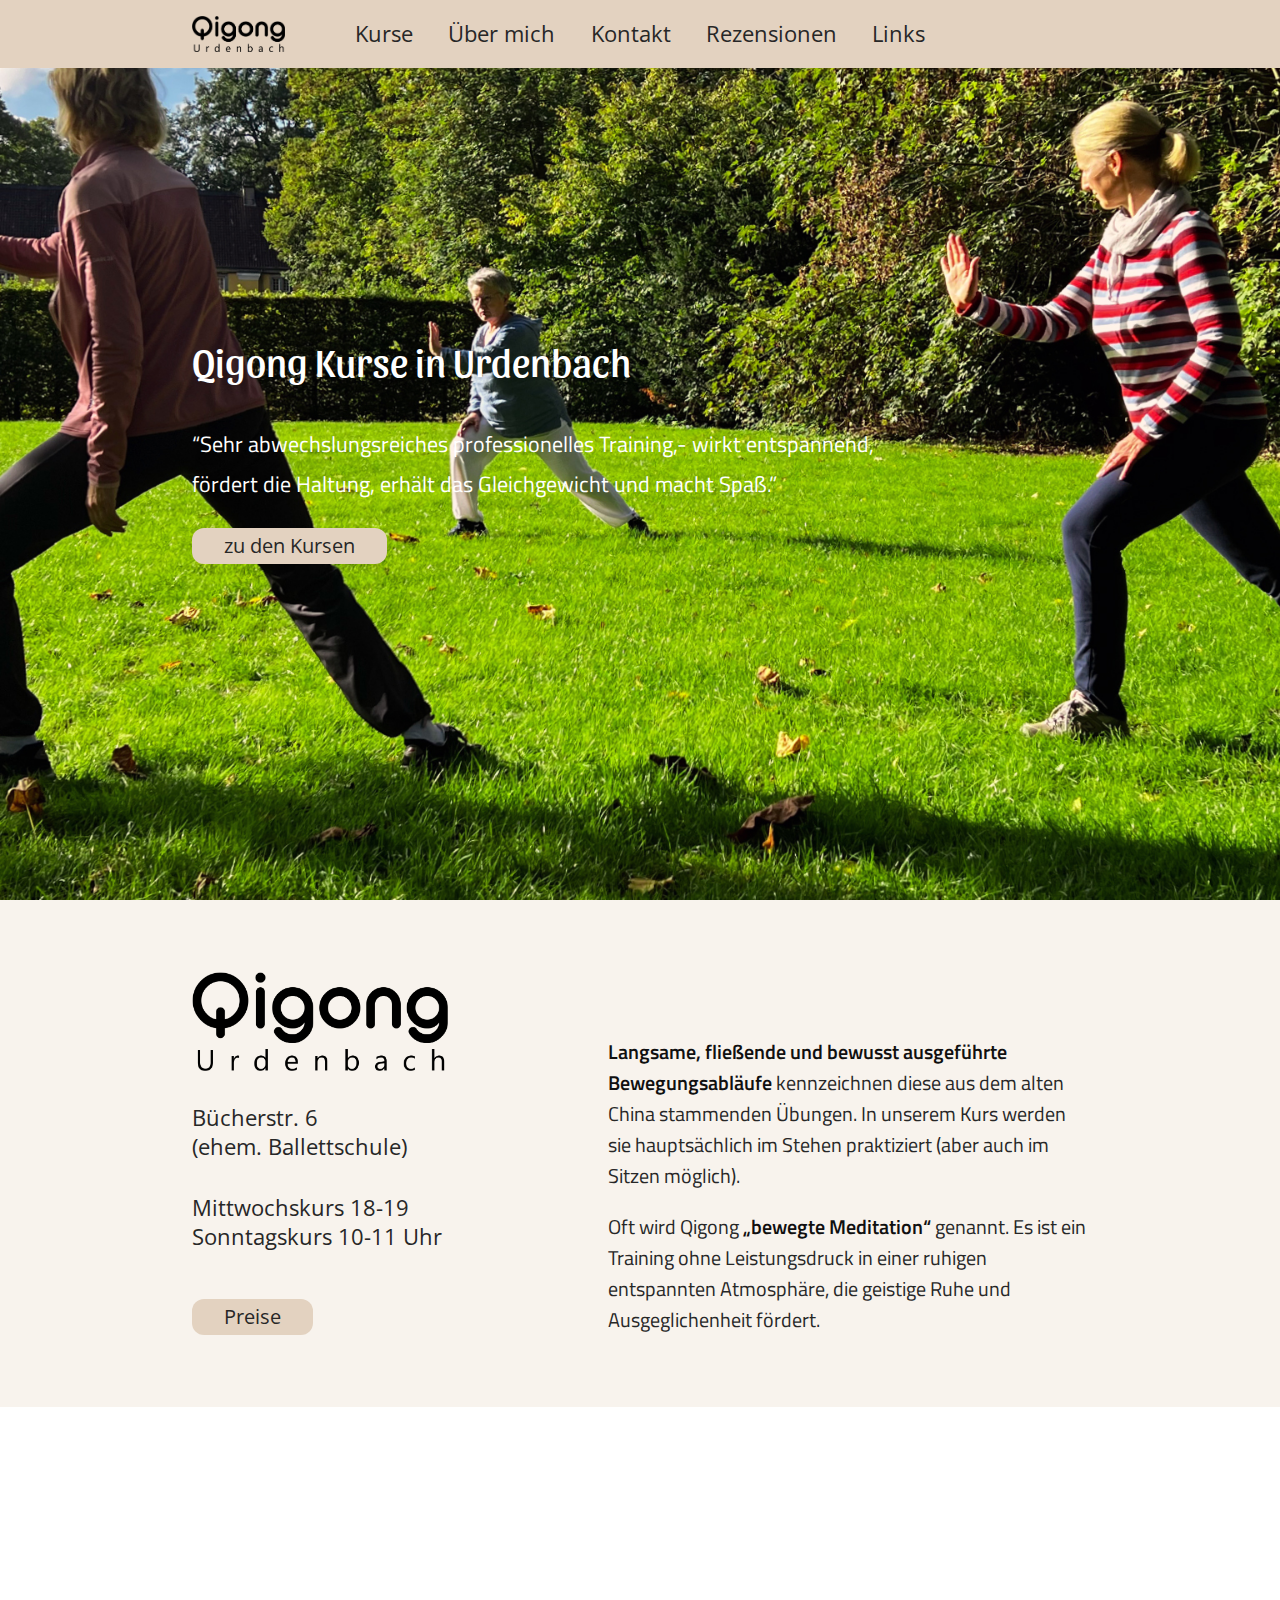
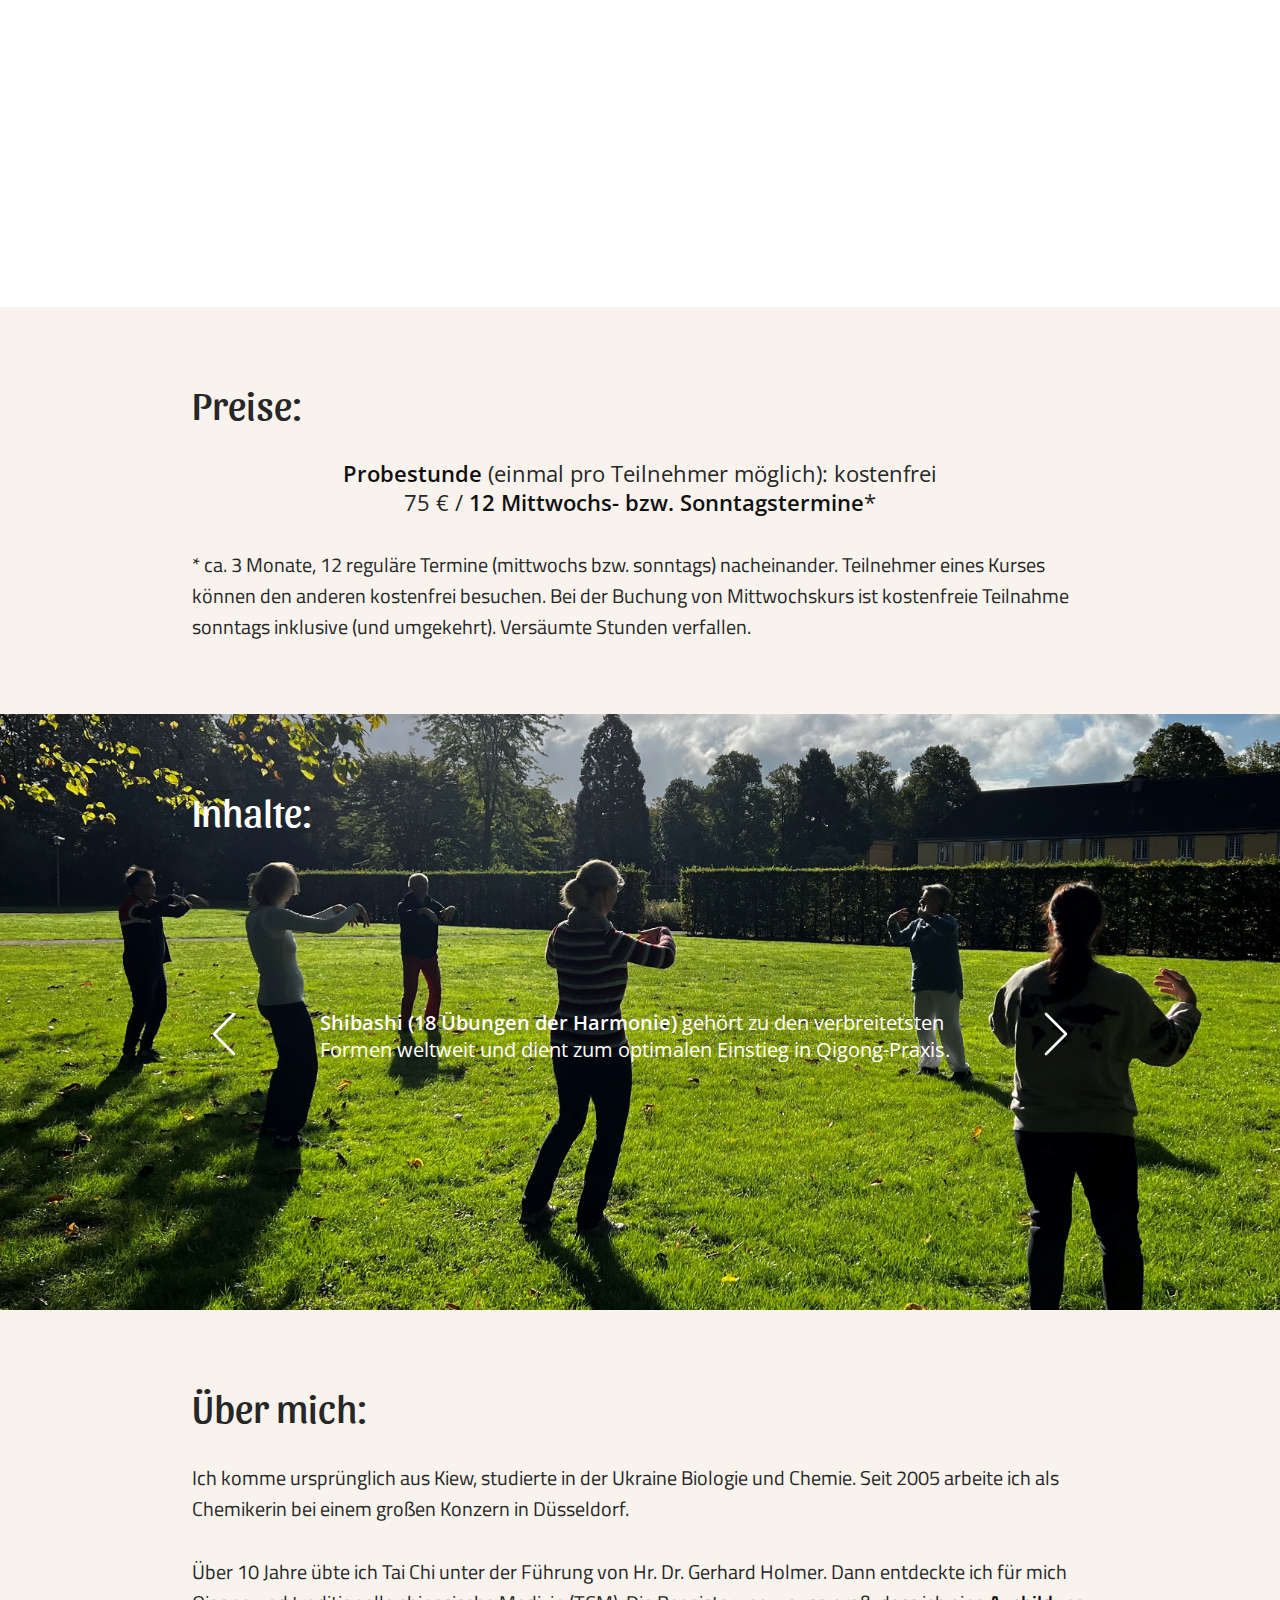
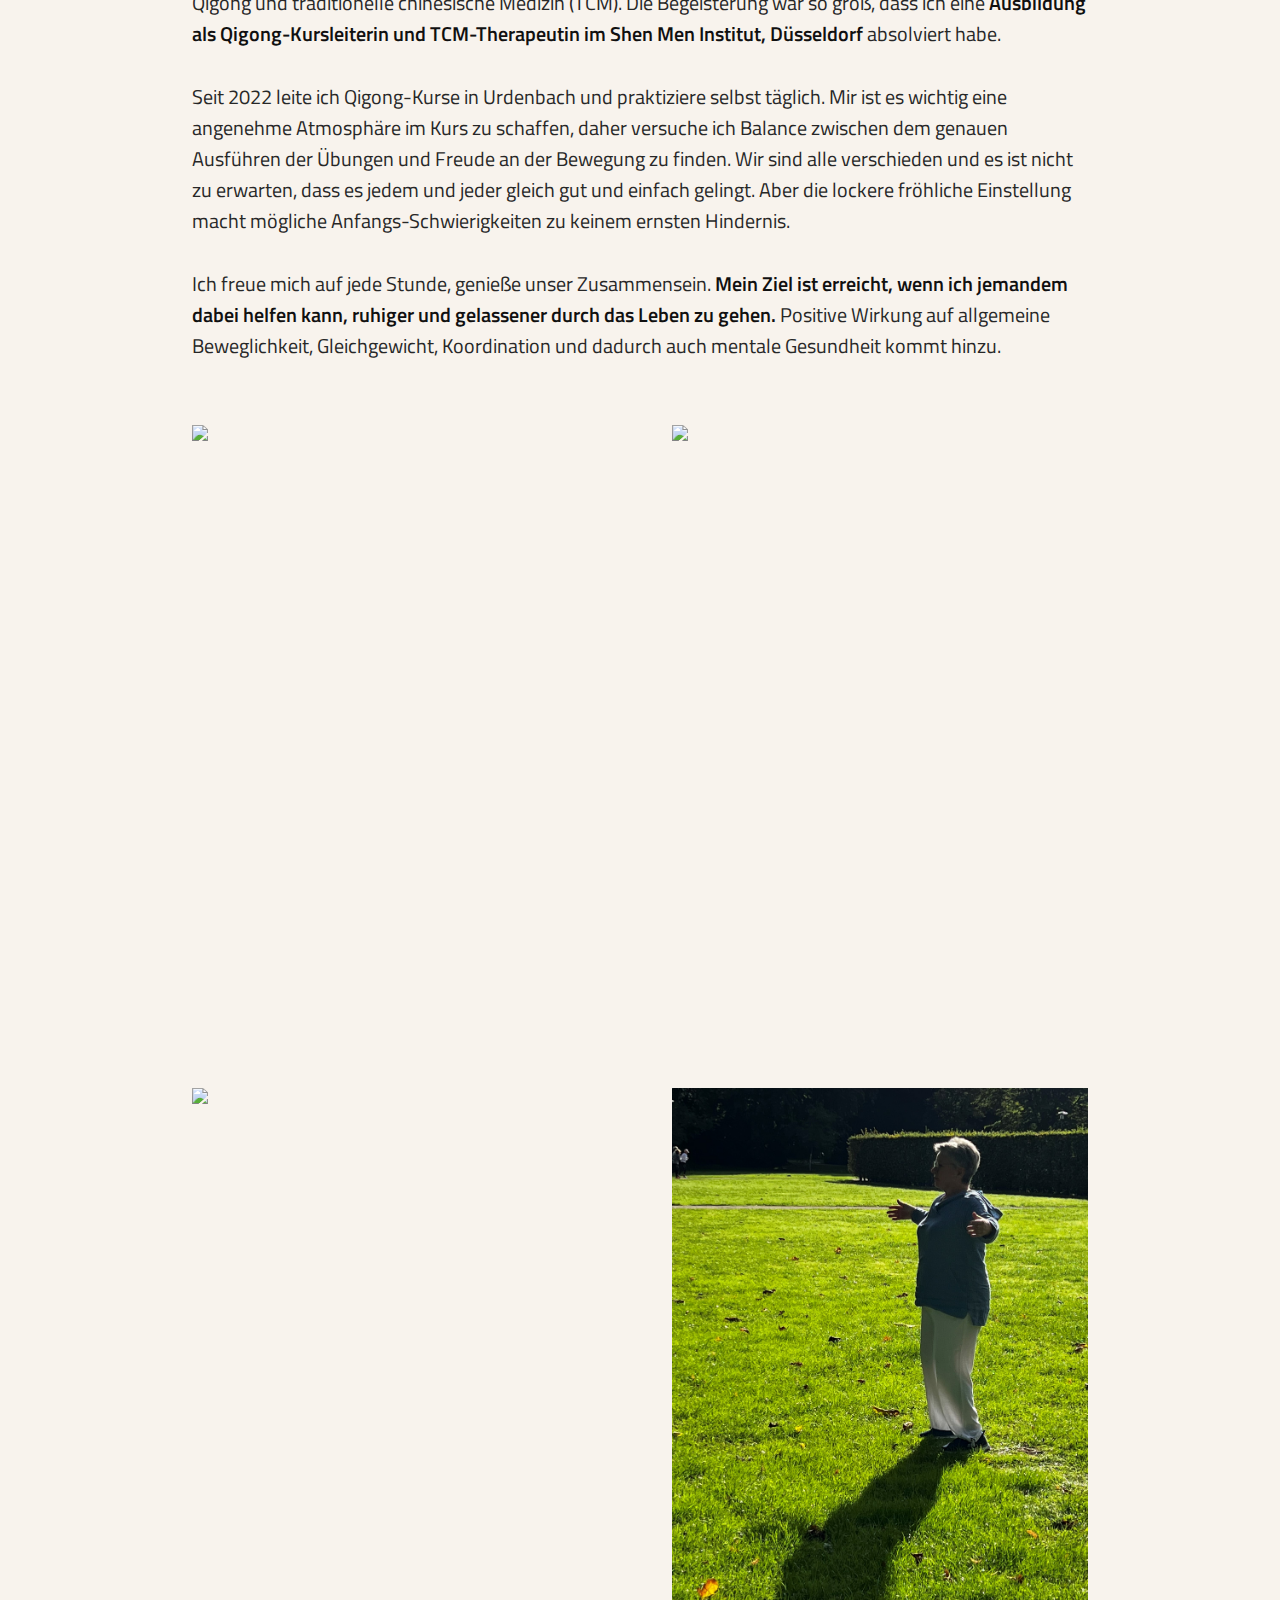
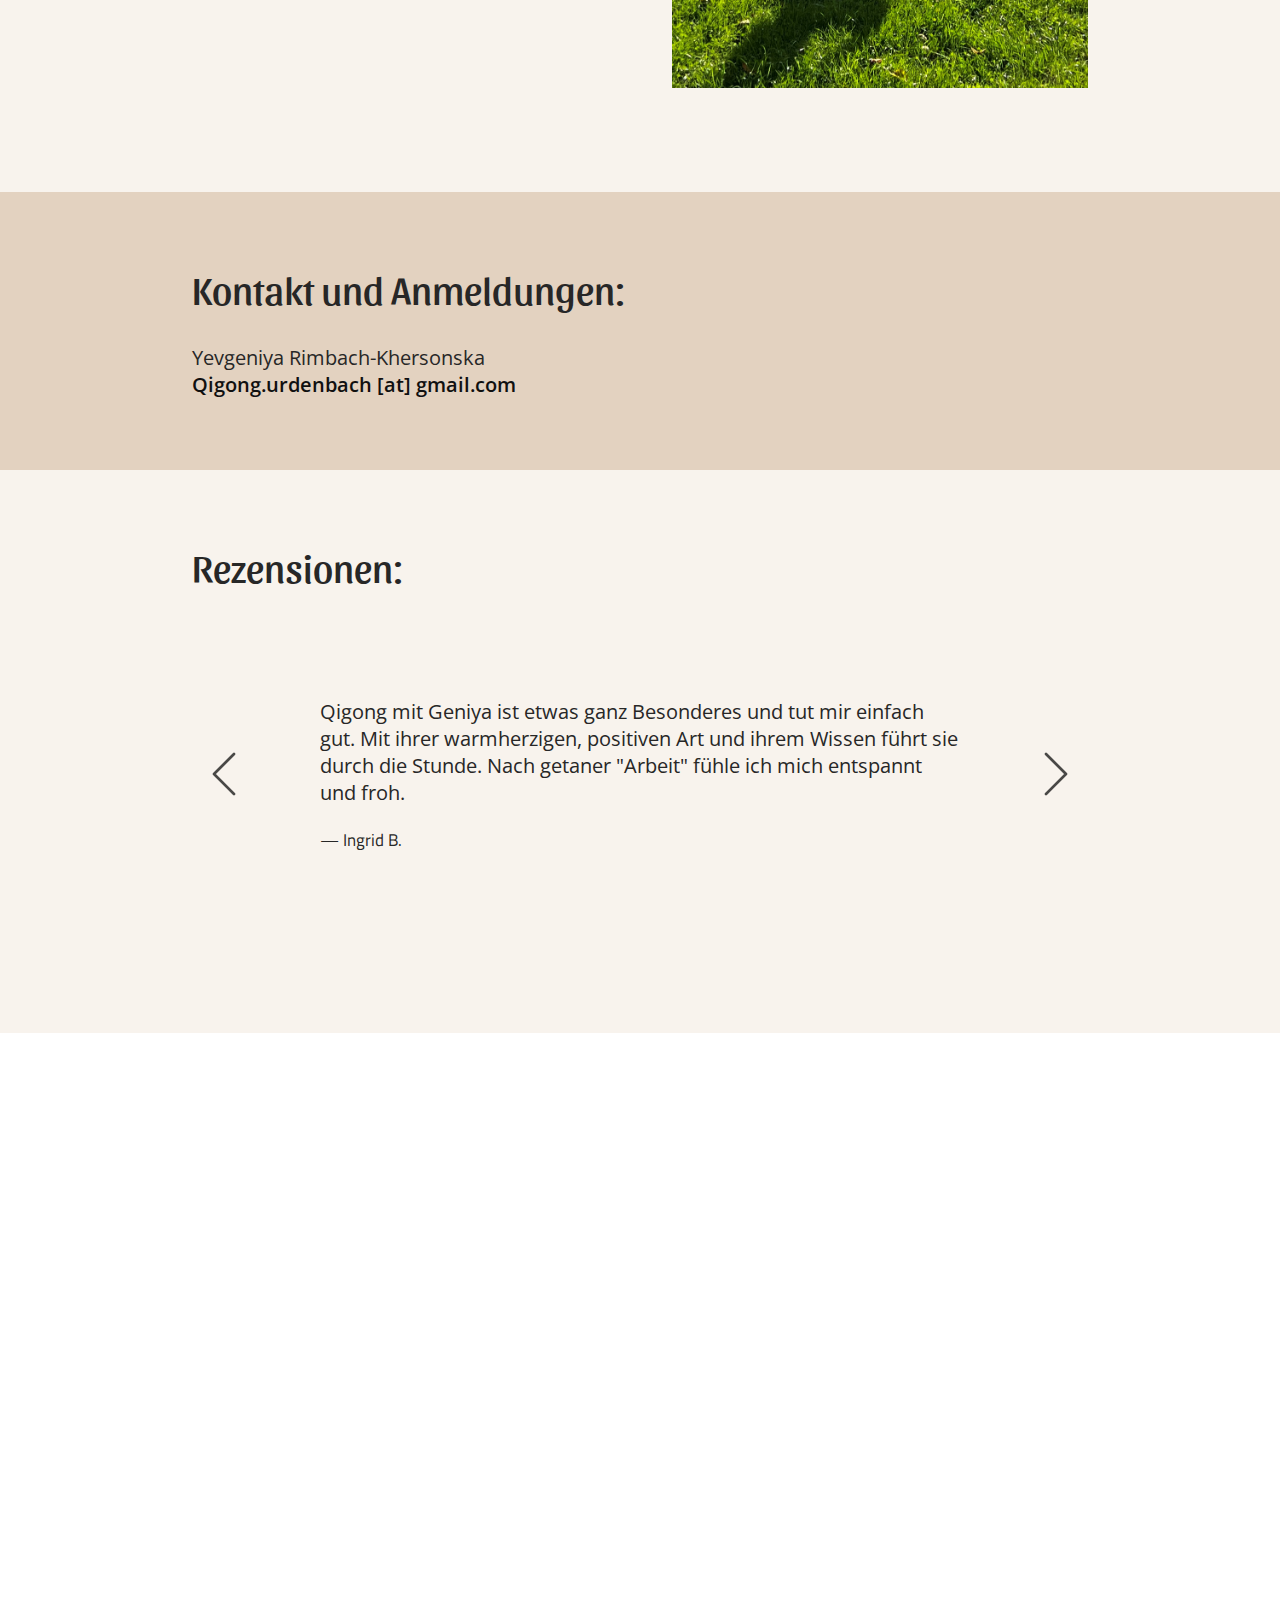
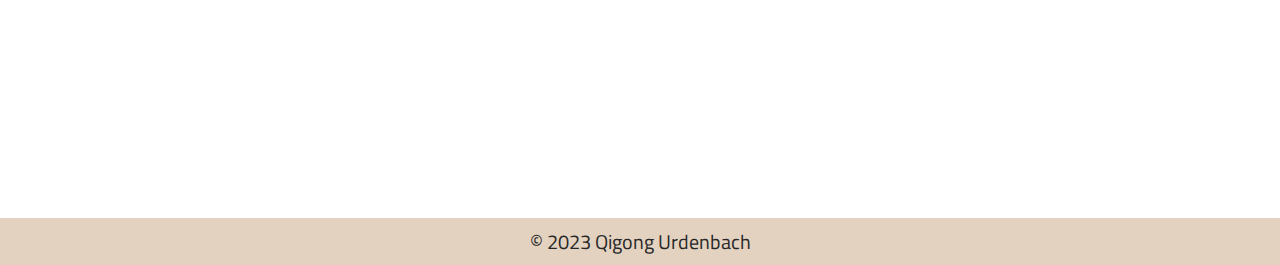
==== website/index.html @ 29eac0db "initialized the git repo" ====
<!DOCTYPE html>
<html lang="de">
	<head>
		<link rel="stylesheet" type="text/css" href="reset.css" />
		<link rel="stylesheet" type="text/css" href="style.css" />
		<meta name="description" content="Qi Gong Kurse in Urdenbach, Düsseldorf" />
		<meta name="author" content="Mora Obradovic" />
		<meta name="viewport" content="width=device-width, initial-scale=1.0" />
		<meta charset="UTF-8" />
		<meta http-equiv="X-UA-Compatible" content="IE=edge" />
		<meta name="title" content="Qi Gong in Urdenbach" />
		<title>Qi Gong Urdenbach</title>
		<script type="module" src="main.js"></script>
	</head>

	<body>
		<!----------------------------- HEADER -------------------------------------->
		<header class="header section-bg_medium">
			<div class="header__container">
				<div class="header__logo">
					<a href="#"><img src="material/qigong%20urdenbach%20logo.png" /></a>
				</div>
				<nav>
					<ul class="header__navbar">
						<li><a href="#Kurse">Kurse</a></li>
						<li><a href="#Ueber_mich">Über mich</a></li>
						<li><a href="#Kontakt">Kontakt</a></li>
						<li><a href="#Rezensionen">Rezensionen</a></li>
						<li><a href="#Links">Links</a></li>
					</ul>
				</nav>
				<div class="header__rechte-ecke"></div>
			</div>
		</header>
		<!----------------------------- HERO -------------------------------------->
		<section class="section-hero --section-bg_image">
			<div class="section__container-row">
				<div class="section-hero__left-item">
					<h1 class="section-heading">Qigong Kurse in Urdenbach</h1>
					<div>
						<p class="hero__text">
							“Sehr abwechslungsreiches professionelles Training,- wirkt
							entspannend, fördert die Haltung, erhält das Gleichgewicht und
							macht Spaß.”
						</p>
						<button class="button --margin-top">
							<a href="#Kurse">zu den Kursen</a>
						</button>
					</div>
				</div>
				<div class="section-hero__right-item"></div>
			</div>
		</section>
		<!----------------------------- SECTION KURSE -------------------------------------->
		<section id="Kurse" class="section-bg_light">
			<div class="section__container-row">
				<div class="section-kurse__left-item">
					<img
						class="section-kurse__logo"
						src="material/qigong%20urdenbach%20logo.png"
					/>
					<address class="text-large">
						Bücherstr. 6
						<br />
						(ehem. Ballettschule)
					</address>

					<p class="text-large">
						Mittwochskurs 18-19
						<br />
						Sonntagskurs 10-11 Uhr
					</p>
					<button class="button">
						<a href="#Preise">Preise</a>
					</button>
				</div>
				<div class="section-kurse__right-item">
					<p class="text-special">
						<b>Langsame, fließende und bewusst ausgeführte Bewegungsabläufe</b>
						kennzeichnen diese aus dem alten China stammenden Übungen. In
						unserem Kurs werden sie hauptsächlich im Stehen praktiziert (aber
						auch im Sitzen möglich).
					</p>
					<p class="text-special">
						Oft wird Qigong
						<b>„bewegte Meditation“</b> genannt. Es ist ein Training ohne
						Leistungsdruck in einer ruhigen entspannten Atmosphäre, die geistige
						Ruhe und Ausgeglichenheit fördert.
					</p>
				</div>
			</div>
		</section>
		<!----------------------------- SECTION KURSINFOS -------------------------------------->
		<section class="section-kursinfos --section-bg_image">
			<div class="section__container-column --s-kursinfos__container">
				<p class="text-regular">
					Der Kurs ist für <b>Anfänger</b> geeignet. Einstieg und
					<b>kostenfreie Probestunde</b> sind jederzeit möglich.
					<br />
					Keine Vorkenntnisse / Erfahrung / Voraussetzungen notwendig.
					<br />
					Ihr solltet dabei lockere Kleidung („Pyjama“) und bequemes Schuhwerk
					(keine Straßenschuhe) oder dicke Socken tragen.
				</p>
				<p class="text-special">
					Die Kursgebühr wird beim zweiten Termin, nach dem ersten Probetermin,
					vollständig im Voraus bezahlt.
					<br />
					Wegen der begrenzten Teilnehmeranzahl ist eine Anfrage/Anmeldung zur
					Probestunde per E-Mail notwendig.
				</p>
			</div>
		</section>
		<!----------------------------- SECTION PREISE -------------------------------------->
		<section class="section-bg_light" id="Preise">
			<div class="section__container-column">
				<h2 class="section-heading">Preise:</h2>
				<p class="text-large --text-align-center">
					<b>Probestunde</b> (einmal pro Teilnehmer möglich): kostenfrei
					<br />
					75 € / <b>12 Mittwochs- bzw. Sonntagstermine</b>*
				</p>
				<p class="text-special">
					* ca. 3 Monate, 12 reguläre Termine (mittwochs bzw. sonntags)
					nacheinander. Teilnehmer eines Kurses können den anderen kostenfrei
					besuchen. Bei der Buchung von Mittwochskurs ist kostenfreie Teilnahme
					sonntags inklusive (und umgekehrt). Versäumte Stunden verfallen.
				</p>
			</div>
		</section>
		<!----------------------------- SECTION INHALTE -------------------------------------->
		<section id="Kursinhalte" class="section-inhalte --section-bg_image">
			<div class="section__container-column">
				<h2 class="section-heading">Inhalte:</h2>
				<div class="carousel">
					<button class="carousel-btn-white btn-l">
						<img src="./public/svgs/chevron-l-white.svg" />
					</button>

					<div class="carousel__container">
						<div class="carousel__inhalt-container">
							<blockquote class="carousel__inhalt">
								<p class="text-regular">
									<b>Shibashi (18 Übungen der Harmonie)</b> gehört zu den
									verbreitetsten Formen weltweit und dient zum optimalen
									Einstieg in Qigong-Praxis.
								</p>
							</blockquote>
						</div>
						<div class="carousel__inhalt-container">
							<blockquote class="carousel__inhalt">
								<p class="text-regular">
									<b>8 Brokate:</b>
								</p>
								<p class="text-regular">
									Diese Übungen werden in China seit mehr als 2000 Jahren
									praktiziert, und man sagt ihnen eine besonders
									gesundheitsfördernde Wirkung nach. „Brokat“ bedeutet übersetzt
									etwas sehr Kostbares, von großer Schönheit, etwas von größter
									Wertschätzung.
								</p>
								<p class="text-regular">
									Regelmäßig geübt, entspannt und stärkt man den gesamten Körper
									nachhaltig. Ohne Eile lernen wir das Üben und den Moment zu
									genießen. So können wir uns im Alltag geschützter und
									gelassener erleben.
								</p>
							</blockquote>
						</div>
						<div class="carousel__inhalt-container">
							<blockquote class="carousel__inhalt">
								<p class="text-regular">
									<b
										>Die 15 Ausdrucksformen nach Prof. Jiao (Qigong Tai Chi
										Shiwushi):</b
									>
								</p>
								<p class="text-regular">
									Der Ursprung dieser Übungen reicht bis in die Tang Dynastie
									(618 - 907 n.Chr.) zurück. Sie wurden von Prof. Jiao seit
									1960er weiterentwickelt und sind heute ein fester Bestandteil
									der Qigong Yangsheng Tradition (Übung zur Gesundheits- und
									Lebenspflege).
								</p>

								<p class="text-regular">
									Die Form überzeugt besonders durch ihre einfachen, anmutigen
									Bewegungen, die, konsequent geübt, eine sehr tiefe und
									andauernde Wirkung entfalten können. Wir erarbeiten uns die
									Form Schritt für Schritt und genießen das Erlernen der
									einzelnen Übungen, wie etwa „Der rote Drache spreizt seine
									Klauen“ oder „Zerteile die Wolken und halte den Mond“.
								</p>
							</blockquote>
						</div>
						<div class="carousel__inhalt-container">
							<blockquote class="carousel__inhalt">
								<p class="text-regular">
									Der Kurs beinhaltet auch Vor- und Lockerungsübungen aus der
									anderen Tai Chi und Qigong Stilen.
								</p>
								<p class="text-regular">
									Die Übungen werden von entspannter Meditationsmusik begleitet,
									abwechseln mit Phasen der Stille.
								</p>
							</blockquote>
						</div>
					</div>
					<button class="carousel-btn-white btn-r">
						<img src="./public/svgs/chevron-r-white.svg" />
					</button>
				</div>
			</div>
		</section>
		<!----------------------------- SECTION UEBER MICH -------------------------------------->
		<section id="Ueber_mich" class="section-bg_light">
			<div class="section__container-column">
				<h2 class="section-heading">Über mich:</h2>
				<p class="text-special">
					Ich komme ursprünglich aus Kiew, studierte in der Ukraine Biologie und
					Chemie. Seit 2005 arbeite ich als Chemikerin bei einem großen Konzern
					in Düsseldorf.
				</p>
				<p class="text-special">
					Über 10 Jahre übte ich Tai Chi unter der Führung von Hr. Dr. Gerhard
					Holmer. Dann entdeckte ich für mich Qigong und traditionelle
					chinesische Medizin (TCM). Die Begeisterung war so groß, dass ich eine
					<b
						>Ausbildung als Qigong-Kursleiterin und TCM-Therapeutin im Shen Men
						Institut, Düsseldorf</b
					>
					absolviert habe.
				</p>
				<p class="text-special">
					Seit 2022 leite ich Qigong-Kurse in Urdenbach und praktiziere selbst
					täglich. Mir ist es wichtig eine angenehme Atmosphäre im Kurs zu
					schaffen, daher versuche ich Balance zwischen dem genauen Ausführen
					der Übungen und Freude an der Bewegung zu finden. Wir sind alle
					verschieden und es ist nicht zu erwarten, dass es jedem und jeder
					gleich gut und einfach gelingt. Aber die lockere fröhliche Einstellung
					macht mögliche Anfangs-Schwierigkeiten zu keinem ernsten Hindernis.
				</p>
				<p class="text-special">
					Ich freue mich auf jede Stunde, genieße unser Zusammensein.
					<b>
						Mein Ziel ist erreicht, wenn ich jemandem dabei helfen kann, ruhiger
						und gelassener durch das Leben zu gehen.
					</b>
					Positive Wirkung auf allgemeine Beweglichkeit, Gleichgewicht,
					Koordination und dadurch auch mentale Gesundheit kommt hinzu.
				</p>
				<div class="section-ueber_mich__gallerie">
					<img src="material/1-P1010090.JPG" />
					<img src="material/1-P1010098.JPG" />
					<img src="material/1-P1010136.JPG" />
					<img src="material/flyer1.heic" />
				</div>
			</div>
		</section>
		<!----------------------------- SECTION KONTAKT -------------------------------------->
		<section class="section-bg_medium" id="Kontakt">
			<div class="section__container-column">
				<h2 class="section-heading">Kontakt und Anmeldungen:</h2>
				<p class="text-regular">
					Yevgeniya Rimbach-Khersonska
					<br />
					<b>Qigong.urdenbach [at] gmail.com</b>
				</p>
			</div>
		</section>
		<!----------------------------- SECTION REZENSIONEN -------------------------------------->
		<section id="Rezensionen" class="section-bg_light">
			<div class="section__container-column">
				<h2 class="section-heading">Rezensionen:</h2>
				<div class="carousel">
					<button class="carousel-btn btn-l">
						<img src="./public/svgs/chevron-l.svg" />
					</button>
					<div class="carousel__container">
						<div class="carousel__inhalt-container">
							<blockquote class="carousel__inhalt">
								<p class="text-regular">
									Qigong mit Geniya ist etwas ganz Besonderes und tut mir
									einfach gut. Mit ihrer warmherzigen, positiven Art und ihrem
									Wissen führt sie durch die Stunde. Nach getaner "Arbeit" fühle
									ich mich entspannt und froh.
								</p>
								<p class="text-special text-small">
									<cite>&mdash; Ingrid B.</cite>
								</p>
							</blockquote>
						</div>
						<div class="carousel__inhalt-container">
							<blockquote class="carousel__inhalt">
								<p class="text-regular">
									Qigong mit Geniya macht mir sehr viel Freude.
								</p>
								<p class="text-regular">
									Als Anfängerin bin ich begeistert von ihrem großen
									Wissensschatz im Bereich der chinesischen Energielehre, den
									sie in gut verdaulichen Portionen mit uns teilt. Geniya
									vermittelt die Übungen mit ansteckender Freude und
									Leichtigkeit. Die Tiefe der Wirkung der scheinbar einfachen
									Bewegungen ist nach kurzer Zeit deutlich fühlbar.
								</p>
								<p class="text-regular">
									Ich bin dankbar für jede Stunde Qi Gong mit Geniya.
								</p>
								<p class="text-special text-small">
									<cite>&mdash; Anne S.</cite>
								</p>
							</blockquote>
						</div>

						<div class="carousel__inhalt-container">
							<blockquote class="carousel__inhalt">
								<p class="text-regular">
									Sehr angenehme Atmosphäre und herzliche Kursleiterin. Vielen
									Dank für die "sonntägliche Ruheoase"
								</p>
								<p class="text-special text-small">
									<cite>&mdash; Mechthilde K.</cite>
								</p>
							</blockquote>
						</div>
						<div class="carousel__inhalt-container">
							<blockquote class="carousel__inhalt">
								<p class="text-regular">
									Sehr abwechslungsreiches professionelles Training, wirkt
									entspannend, Haltungsfördernd, Gleichgewichtserhaltend und
									macht Spaß.
								</p>
								<p class="text-regular">
									Die Trainerin versorgt einen auch gerne mit Übungsmaterialien
									in Form von Videos und Buchtipps.
								</p>
								<p class="text-special text-small">
									<cite>&mdash; Sonja E.</cite>
								</p>
							</blockquote>
						</div>

						<div class="carousel__inhalt-container">
							<blockquote class="carousel__inhalt">
								<p class="text-regular">
									Ich kann nur Positives berichten. Geniya ist sehr offen und
									zugewandt und hat ein freundliches Wesen. Sie macht es im Kurs
									auch Anfängern sehr leicht, und ist stets hilfsbereit.
								</p>

								<p class="text-regular">Volle Empfehlung!</p>
								<p class="text-special text-small">
									<cite>&mdash; Detlef G.</cite>
								</p>
							</blockquote>
						</div>
						<div class="carousel__inhalt-container">
							<blockquote class="carousel__inhalt">
								<p class="text-regular">
									Es macht Spaß mit Geniya Qigong zu lernen - sehr einfühlsam,
									entspannte und ruhige Atmosphäre - vor allem kein
									Leistungsdruck und schulische Anweisungen.
								</p>
								<p class="text-special text-small">
									<cite>&mdash; Walburga B.</cite>
								</p>
							</blockquote>
						</div>
					</div>
					<button class="carousel-btn btn-r">
						<img src="./public/svgs/chevron-r.svg" />
					</button>
				</div>
			</div>
		</section>
		<!----------------------------- SECTION LINKS -------------------------------------->
		<section id="Links" class="section-links --section-bg_image">
			<div class="section__container-column">
				<h2 class="section-heading">Links:</h2>
				<div class="section-links__links text-regular">
					<p>
						<a href="https://taiji-forum.de/qigong/#tcm">
							Allgemeines zum Thema TCM &mdash; Tai Chi &mdash; Qigong
						</a>
					</p>
					<p>
						<a href="https://www.youtube.com/watch?v=NWKXgS5KwWg&t=2038s">
							15 Ausdrucksformen nach Prof. Jiao
						</a>
					</p>
					<p>
						<a href="https://www.youtube.com/watch?v=cwlvTcWR3Gs">
							8 Brokate (1. Version)
						</a>
					</p>
					<p>
						<a href="    https://www.youtube.com/watch?v=P4vtnjWkR5s">
							Tai Chi warm-up exercises
						</a>
					</p>
					<p>
						<a href="https://www.youtube.com/watch?v=CapcTSdebkA&t=84s">
							Tai Chi warm-up and gentle stretching exercises
						</a>
					</p>
					<p>
						<a href="https://www.youtube.com/watch?v=yZDytxYvkLg&t=38s">
							Tai Chi 13 warm-up form
						</a>
					</p>
					<p>
						<a href="https://www.youtube.com/watch?v=KV-rZsddrp8">
							Tai Chi warm-up exercises
						</a>
					</p>
					<p>Stretching-Yoga (sanfte effektive Übungen mit Yogabasics):</p>
					<p>
						<a href="https://www.youtube.com/watch?v=-KYjj3J_y3w">
							https://www.youtube.com/watch?v=-KYjj3J_y3w
						</a>
					</p>
					<p>
						<a href="https://www.youtube.com/watch?v=kEapk0aXCzM">
							https://www.youtube.com/watch?v=kEapk0aXCzM
						</a>
					</p>
				</div>
			</div>
		</section>

		<!----------------------------- FOOTER  -------------------------------------->
		<footer class="footer section-bg_medium">
			<small class="text-special"> © 2023 Qigong Urdenbach </small>
		</footer>
	</body>
</html>
---- website/style.css ----
/* Contents of this file:
  * 1.0 - Font imports
  * 2.0 - Variables
  * 3.0 - Global CSS
  * 4.0 - Single-use Components
  * 5.0 - Utility Classes
  */
/* ========================================
 * 1.0 - FONT IMPORTS 
 * ======================================= */
/* open-sans-regular - latin */
@font-face {
	font-display: swap; /* Check https://developer.mozilla.org/en-US/docs/Web/CSS/@font-face/font-display for other options. */
	font-family: "Open Sans";
	font-style: normal;
	font-weight: 400;
	src: url("./public/fonts/open-sans-v34-latin/open-sans-v34-latin-regular.eot"); /* IE9 Compat Modes */
	src: url("./public/fonts/open-sans-v34-latin/open-sans-v34-latin-regular.eot?#iefix")
			format("embedded-opentype"),
		/* IE6-IE8 */
			url("./public/fonts/open-sans-v34-latin/open-sans-v34-latin-regular.woff2")
			format("woff2"),
		/* Super Modern Browsers */
			url("./public/fonts/open-sans-v34-latin/open-sans-v34-latin-regular.woff")
			format("woff"),
		/* Modern Browsers */
			url("./public/fonts/open-sans-v34-latin/open-sans-v34-latin-regular.ttf")
			format("truetype"),
		/* Safari, Android, iOS */
			url("./public/fonts/open-sans-v34-latin/open-sans-v34-latin-regular.svg#OpenSans")
			format("svg"); /* Legacy iOS */
}
/* open-sans-600 - latin */
@font-face {
	font-display: swap; /* Check https://developer.mozilla.org/en-US/docs/Web/CSS/@font-face/font-display for other options. */
	font-family: "Open Sans";
	font-style: normal;
	font-weight: 600;
	src: url("./public/fonts/open-sans-v34-latin/open-sans-v34-latin-600.eot"); /* IE9 Compat Modes */
	src: url("./public/fonts/open-sans-v34-latin/open-sans-v34-latin-600.eot?#iefix")
			format("embedded-opentype"),
		/* IE6-IE8 */
			url("./public/fonts/open-sans-v34-latin/open-sans-v34-latin-600.woff2")
			format("woff2"),
		/* Super Modern Browsers */
			url("./public/fonts/open-sans-v34-latin/open-sans-v34-latin-600.woff")
			format("woff"),
		/* Modern Browsers */
			url("./public/fonts/open-sans-v34-latin/open-sans-v34-latin-600.ttf")
			format("truetype"),
		/* Safari, Android, iOS */
			url("./public/fonts/open-sans-v34-latin/open-sans-v34-latin-600.svg#OpenSans")
			format("svg"); /* Legacy iOS */
}
/* open-sans-700 - latin */
@font-face {
	font-display: swap; /* Check https://developer.mozilla.org/en-US/docs/Web/CSS/@font-face/font-display for other options. */
	font-family: "Open Sans";
	font-style: normal;
	font-weight: 700;
	src: url("./public/fonts/open-sans-v34-latin/open-sans-v34-latin-700.eot"); /* IE9 Compat Modes */
	src: url("./public/fonts/open-sans-v34-latin/open-sans-v34-latin-700.eot?#iefix")
			format("embedded-opentype"),
		/* IE6-IE8 */
			url("./public/fonts/open-sans-v34-latin/open-sans-v34-latin-700.woff2")
			format("woff2"),
		/* Super Modern Browsers */
			url("./public/fonts/open-sans-v34-latin/open-sans-v34-latin-700.woff")
			format("woff"),
		/* Modern Browsers */
			url("./public/fonts/open-sans-v34-latin/open-sans-v34-latin-700.ttf")
			format("truetype"),
		/* Safari, Android, iOS */
			url("./public/fonts/open-sans-v34-latin/open-sans-v34-latin-700.svg#OpenSans")
			format("svg"); /* Legacy iOS */
}
/* titillium-web-regular - latin */
@font-face {
	font-display: swap; /* Check https://developer.mozilla.org/en-US/docs/Web/CSS/@font-face/font-display for other options. */
	font-family: "Titillium Web";
	font-style: normal;
	font-weight: 400;
	src: url("./public/fonts/titillium-web-v15-latin/titillium-web-v15-latin-regular.eot"); /* IE9 Compat Modes */
	src: url("./public/fonts/titillium-web-v15-latin/titillium-web-v15-latin-regular.eot?#iefix")
			format("embedded-opentype"),
		/* IE6-IE8 */
			url("./public/fonts/titillium-web-v15-latin/titillium-web-v15-latin-regular.woff2")
			format("woff2"),
		/* Super Modern Browsers */
			url("./public/fonts/titillium-web-v15-latin/titillium-web-v15-latin-regular.woff")
			format("woff"),
		/* Modern Browsers */
			url("./public/fonts/titillium-web-v15-latin/titillium-web-v15-latin-regular.ttf")
			format("truetype"),
		/* Safari, Android, iOS */
			url("./public/fonts/titillium-web-v15-latin/titillium-web-v15-latin-regular.svg#TitilliumWeb")
			format("svg"); /* Legacy iOS */
}
/* titillium-web-600 - latin */
@font-face {
	font-display: swap; /* Check https://developer.mozilla.org/en-US/docs/Web/CSS/@font-face/font-display for other options. */
	font-family: "Titillium Web";
	font-style: normal;
	font-weight: 600;
	src: url("./public/fonts/titillium-web-v15-latin/titillium-web-v15-latin-600.eot"); /* IE9 Compat Modes */
	src: url("./public/fonts/titillium-web-v15-latin/titillium-web-v15-latin-600.eot?#iefix")
			format("embedded-opentype"),
		/* IE6-IE8 */
			url("./public/fonts/titillium-web-v15-latin/titillium-web-v15-latin-600.woff2")
			format("woff2"),
		/* Super Modern Browsers */
			url("./public/fonts/titillium-web-v15-latin/titillium-web-v15-latin-600.woff")
			format("woff"),
		/* Modern Browsers */
			url("./public/fonts/titillium-web-v15-latin/titillium-web-v15-latin-600.ttf")
			format("truetype"),
		/* Safari, Android, iOS */
			url("./public/fonts/titillium-web-v15-latin/titillium-web-v15-latin-600.svg#TitilliumWeb")
			format("svg"); /* Legacy iOS */
}
/* titillium-web-700 - latin */
@font-face {
	font-display: swap; /* Check https://developer.mozilla.org/en-US/docs/Web/CSS/@font-face/font-display for other options. */
	font-family: "Titillium Web";
	font-style: normal;
	font-weight: 700;
	src: url("./public/fonts/titillium-web-v15-latin/titillium-web-v15-latin-700.eot"); /* IE9 Compat Modes */
	src: url("./public/fonts/titillium-web-v15-latin/titillium-web-v15-latin-700.eot?#iefix")
			format("embedded-opentype"),
		/* IE6-IE8 */
			url("./public/fonts/titillium-web-v15-latin/titillium-web-v15-latin-700.woff2")
			format("woff2"),
		/* Super Modern Browsers */
			url("./public/fonts/titillium-web-v15-latin/titillium-web-v15-latin-700.woff")
			format("woff"),
		/* Modern Browsers */
			url("./public/fonts/titillium-web-v15-latin/titillium-web-v15-latin-700.ttf")
			format("truetype"),
		/* Safari, Android, iOS */
			url("./public/fonts/titillium-web-v15-latin/titillium-web-v15-latin-700.svg#TitilliumWeb")
			format("svg"); /* Legacy iOS */
}
/* sansita-regular - latin */
@font-face {
	font-display: swap; /* Check https://developer.mozilla.org/en-US/docs/Web/CSS/@font-face/font-display for other options. */
	font-family: "Sansita";
	font-style: normal;
	font-weight: 400;
	src: url("./public/fonts/sansita-v10-latin/sansita-v10-latin-regular.eot"); /* IE9 Compat Modes */
	src: url("./public/fonts/sansita-v10-latin/sansita-v10-latin-regular.eot?#iefix")
			format("embedded-opentype"),
		/* IE6-IE8 */
			url("./public/fonts/sansita-v10-latin/sansita-v10-latin-regular.woff2")
			format("woff2"),
		/* Super Modern Browsers */
			url("./public/fonts/sansita-v10-latin/sansita-v10-latin-regular.woff")
			format("woff"),
		/* Modern Browsers */
			url("./public/fonts/sansita-v10-latin/sansita-v10-latin-regular.ttf")
			format("truetype"),
		/* Safari, Android, iOS */
			url("./public/fonts/sansita-v10-latin/sansita-v10-latin-regular.svg#Sansita")
			format("svg"); /* Legacy iOS */
}
/* ========================================
 * 2.0 - VARIABLES
 * ======================================= */
:root {
	--section-max-width: 62rem;

	--font-family-text: "Open Sans";
	--font-family-special: "Titillium Web";
	--font-family-heading: "Sansita";

	--font-weight-regular: 400;
	--font-weight-bold: 600;

	--font-size-small: clamp(1.05rem, 1vw, 1.15rem);
	--font-size-normal: clamp(1.25rem, 1.2vw, 1.3rem);
	--font-size-xl: clamp(1.35rem, 1.3vw, 1.5rem);
	--font-size-2xl: clamp(1.4rem, 1.5vw, 1.6rem);
	--font-size-3xl: clamp(2.5rem, 2.75vw, 3.5rem);

	--color-text-light: #5e5e5e;
	--color-text: #272727;
	--color-bold: #101010;
	--color-ultralight: #fff;
	--color-light: #f8f3ed;
	--color-medium: #e3d2c0;
	--color-selection: #c8e5b9;
}
/* ========================================
 * 3.0 - GLOBAL CSS
 * ======================================= */
/* SCROLL BEHAVIOUR */
html {
	scroll-behavior: smooth;
}
section {
	scroll-margin-top: 4.25rem;
}
/* SELECTION */
::selection {
	background-color: var(--color-selection);
	color: var(--color-text);
}
::-moz-selection {
	background-color: var(--color-selection);
	color: var(--color-text);
}
/* SECTIONS */
.section-bg_light {
	background-color: var(--color-light);
	color: var(--color-text);
}
.section-bg_medium {
	background-color: var(--color-medium);
	color: var(--color-text);
}
.--section-bg_image {
	background-repeat: no-repeat;
	background-size: cover;
	background-position: center;
	color: var(--color-ultralight);
}
/* CONTAINERS */
.section__container-column {
	margin: 0 auto;
	max-width: var(--section-max-width);
	display: flex;
	flex-direction: column;
	gap: 2rem;
	padding: 4.5rem 3rem;
}
.section__container-row {
	margin: auto;
	max-width: var(--section-max-width);
	display: flex;
	gap: 2rem;
	padding: 4.5rem 3rem;
	justify-content: space-between;
	align-items: flex-end;
}
/* BUTTON */
.button {
	font-family: var(--font-family-text);
	color: var(--color-text);
	font-size: var(--font-size-normal);
	background-color: var(--color-medium);
	padding: 0.5rem 2rem;
	border-radius: 0.75rem;
	width: fit-content;
	margin-top: 1rem;
}
.button a:hover {
	color: var(--color-ultralight);
	transition: color 0.5s;
}
/* ========================================
 * 4.0 - SINGLE-USE COMPONENTS
 * ======================================= */
/* HEADER */
.header {
	width: 100%;
	position: fixed;
	z-index: 999;
	user-select: none;
	-moz-user-select: none;
}
.header__container {
	max-width: var(--section-max-width);
	display: flex;
	padding: 1rem 3rem;
	margin: auto;
	justify-content: space-between;
	align-items: center;
	gap: 2rem;
}
.header__navbar {
	display: flex;
	gap: clamp(1.5rem, 2.75vw, 2.5rem);
	font-family: var(--font-family-text);
	font-size: var(--font-size-2xl);
}
.header__navbar li {
	width: max-content;
}
.header__navbar li:hover {
	color: var(--color-ultralight);
	transition: color 0.5s;
}
.header__logo {
	text-align: left;
	height: 2.25rem;
	flex: 1 1 20rem;
}
.header__logo img {
	height: 100%;
}
.header__rechte-ecke {
	flex: 1 1 20rem;
}
/* SECTION HERO */
.section-hero {
	min-height: 100vh;
	background-image: url(./material/webseite_startbild.jpg);
	background-size: cover;
	display: flex;
	flex-direction: column;
	justify-content: center;
}
.section-hero__left-item {
	flex: 1 1 32rem;
	display: flex;
	flex-direction: column;
	gap: var(--font-size-3xl);
}
.section-hero__right-item {
	flex: 1 1 0rem;
}
.hero__text {
	font-family: var(--font-family-special);
	font-size: var(--font-size-xl);
	line-height: 2.5rem;
}
/* SECTION KURSE */
.section-kurse__left-item {
	max-width: 16rem;
	display: flex;
	flex-direction: column;
	gap: 2rem;
}
.section-kurse__right-item {
	max-width: 30rem;
	display: flex;
	flex-direction: column;
	gap: var(--font-size-normal);
}
.section-kurse__logo {
	width: 100%;
}
/* SECTION KURSINFOS*/
.section-kursinfos {
	background-image: url(./material/1-P1010181.JPG);
}
.--s-kursinfos__container {
	gap: 8rem;
	justify-content: space-between;
}
/* SECTION PREISE */

/* SECTION INHALTE */
.section-inhalte {
	background-image: url(./material/photo_gruppe_1.jpeg);
}
.carousel {
	display: flex;
	gap: 4rem;
	align-items: center;
	margin-bottom: 2rem;
}
.carousel__container {
	min-height: 16rem;
	flex: 0 1 40rem;
	position: relative;
	overflow: hidden;
	transition: height 0.5s;
}
.carousel__inhalt-container {
	display: flex;
	flex-direction: column;
	justify-content: center;
	position: absolute;
	height: 100%;
}
.carousel__inhalt {
	gap: var(--font-size-xl);
	display: flex;
	flex-direction: column;
	justify-content: center;
}
.carousel-btn {
	flex: 0 0 4rem;
	opacity: 0.7;
	transition: opacity 0.3s;
}
.carousel-btn-white {
	flex: 0 0 4rem;
	opacity: 1;
	transition: opacity 0.3s;
}
.carousel-btn:hover {
	cursor: pointer;
	opacity: 0.25;
}
.carousel-btn-white:hover {
	cursor: pointer;
	opacity: 0.5;
}

/* SECTION UEBER MICH */
.section-ueber_mich__gallerie {
	margin: 2rem 0;
	display: grid;
	grid-template: 1fr 1fr / 1fr 1fr;
	grid-gap: 4rem;
}
.section-ueber_mich__gallerie img {
	width: 100%;
}
/* SECTION REZENSIONEN */

/* SECTION KONTAKT */

/* SECTION LINKS */
.section-links {
	background-image: url(./material/1-P1010181.JPG);
	min-height: calc(100vh - 4.25rem);
}
.section-links__links {
	display: flex;
	flex-direction: column;
	gap: 0.75rem;
}
.section-links__links a:hover {
	color: var(--color-medium);
	transition: color 0.5s;
}
/* FOOTER */
.footer {
	display: flex;
	padding: 0.5rem;
	align-items: center;
	justify-content: center;
	position: absolute;
	transform: translate(0, -100%);
	width: 100%;
}
/* ========================================
 * 5.0 - UTILITY CLASSES
 * ======================================= */
/* TYPOGRAPHY */
.section-heading {
	font-family: var(--font-family-heading);
	font-size: var(--font-size-3xl);
	line-height: normal;
}
.text-special {
	font-family: var(--font-family-special);
	font-size: var(--font-size-normal);
	line-height: normal;
}
.text-regular {
	font-family: var(--font-family-text);
	font-size: var(--font-size-normal);
	line-height: normal;
}
.text-large {
	font-family: var(--font-family-text);
	font-size: var(--font-size-xl);
	line-height: normal;
}
.text-small {
	font-family: var(--font-family-special);
	font-size: var(--font-size-small);
	line-height: normal;
}
/* BLOCK UTILITY CLASSES */
.--text-align-center {
	text-align: center;
}
.--margin-top {
	margin-top: 1.5rem;
}
/* INLINE UTILITY CLASSES */
b {
	display: inline;
	font-weight: var(--font-weight-bold);
	color: var(--color-bold);
}
.--section-bg_image b {
	color: var(--color-ultralight);
}
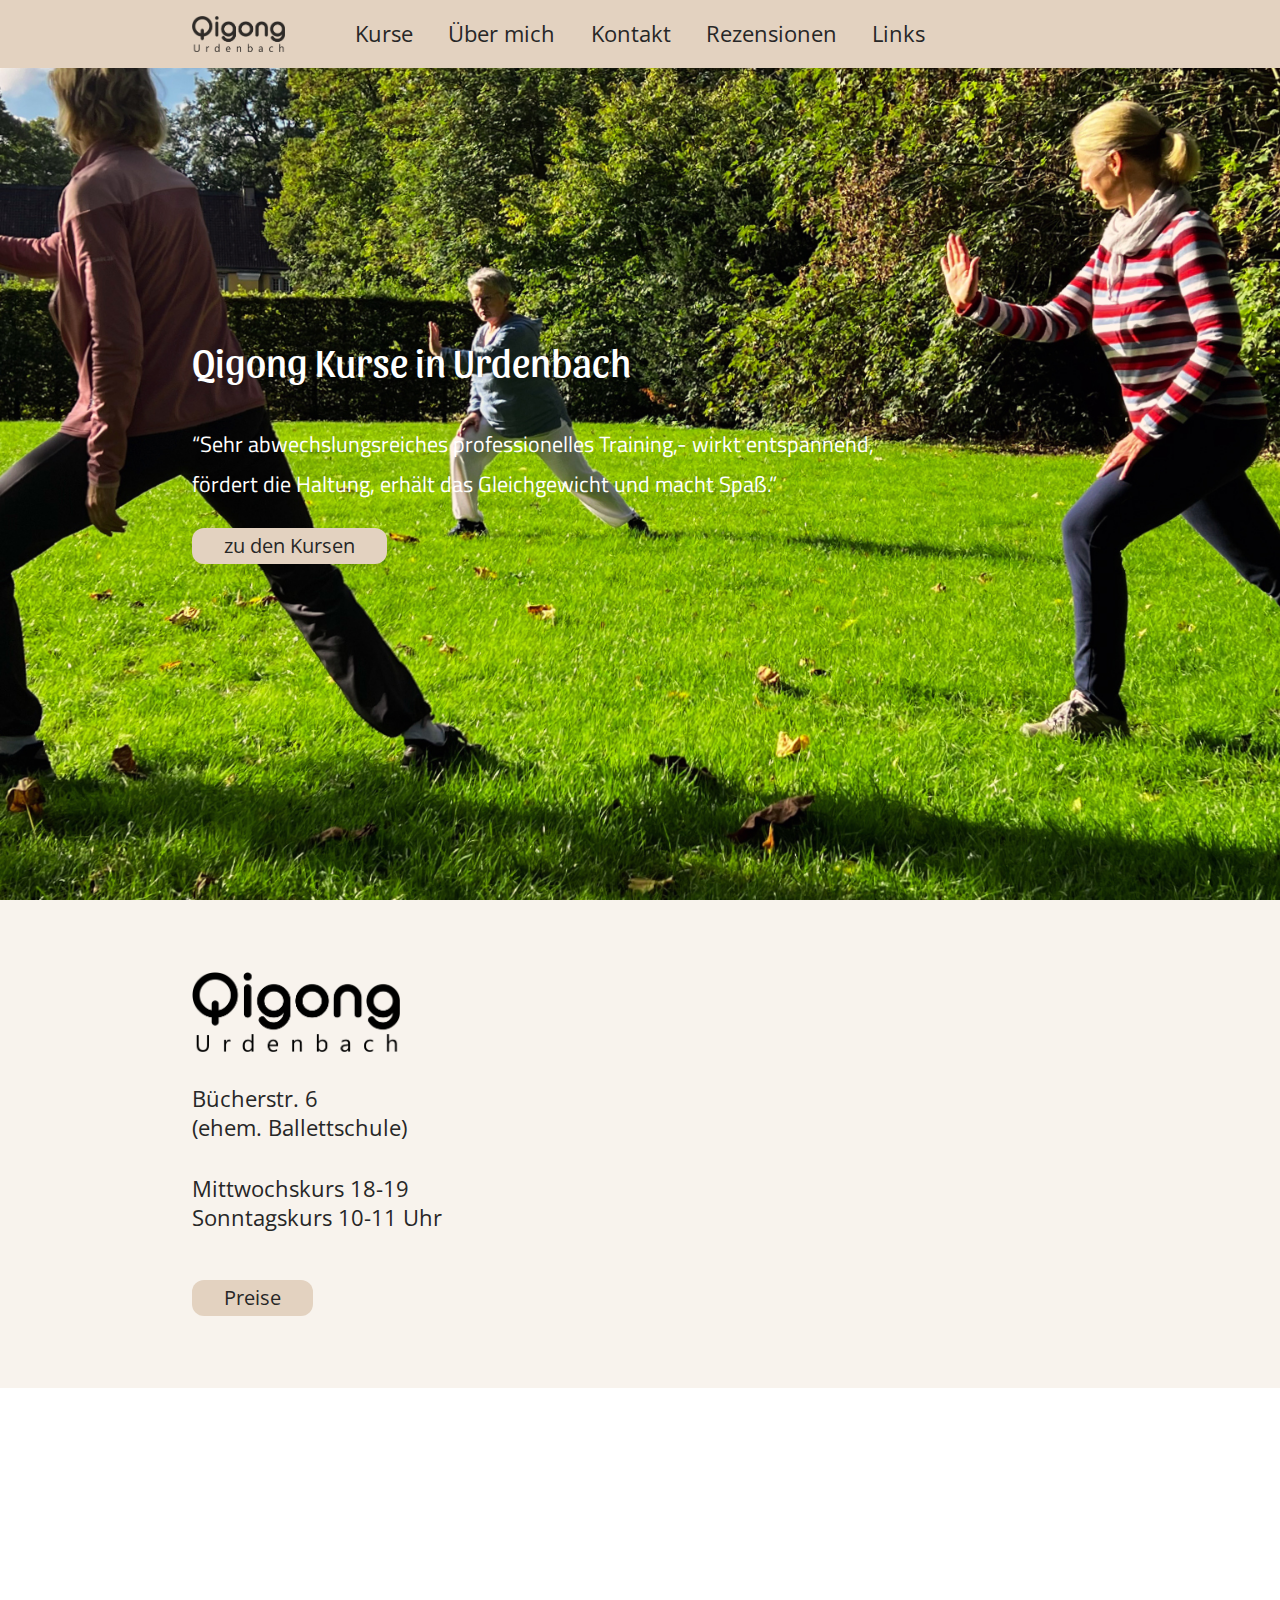
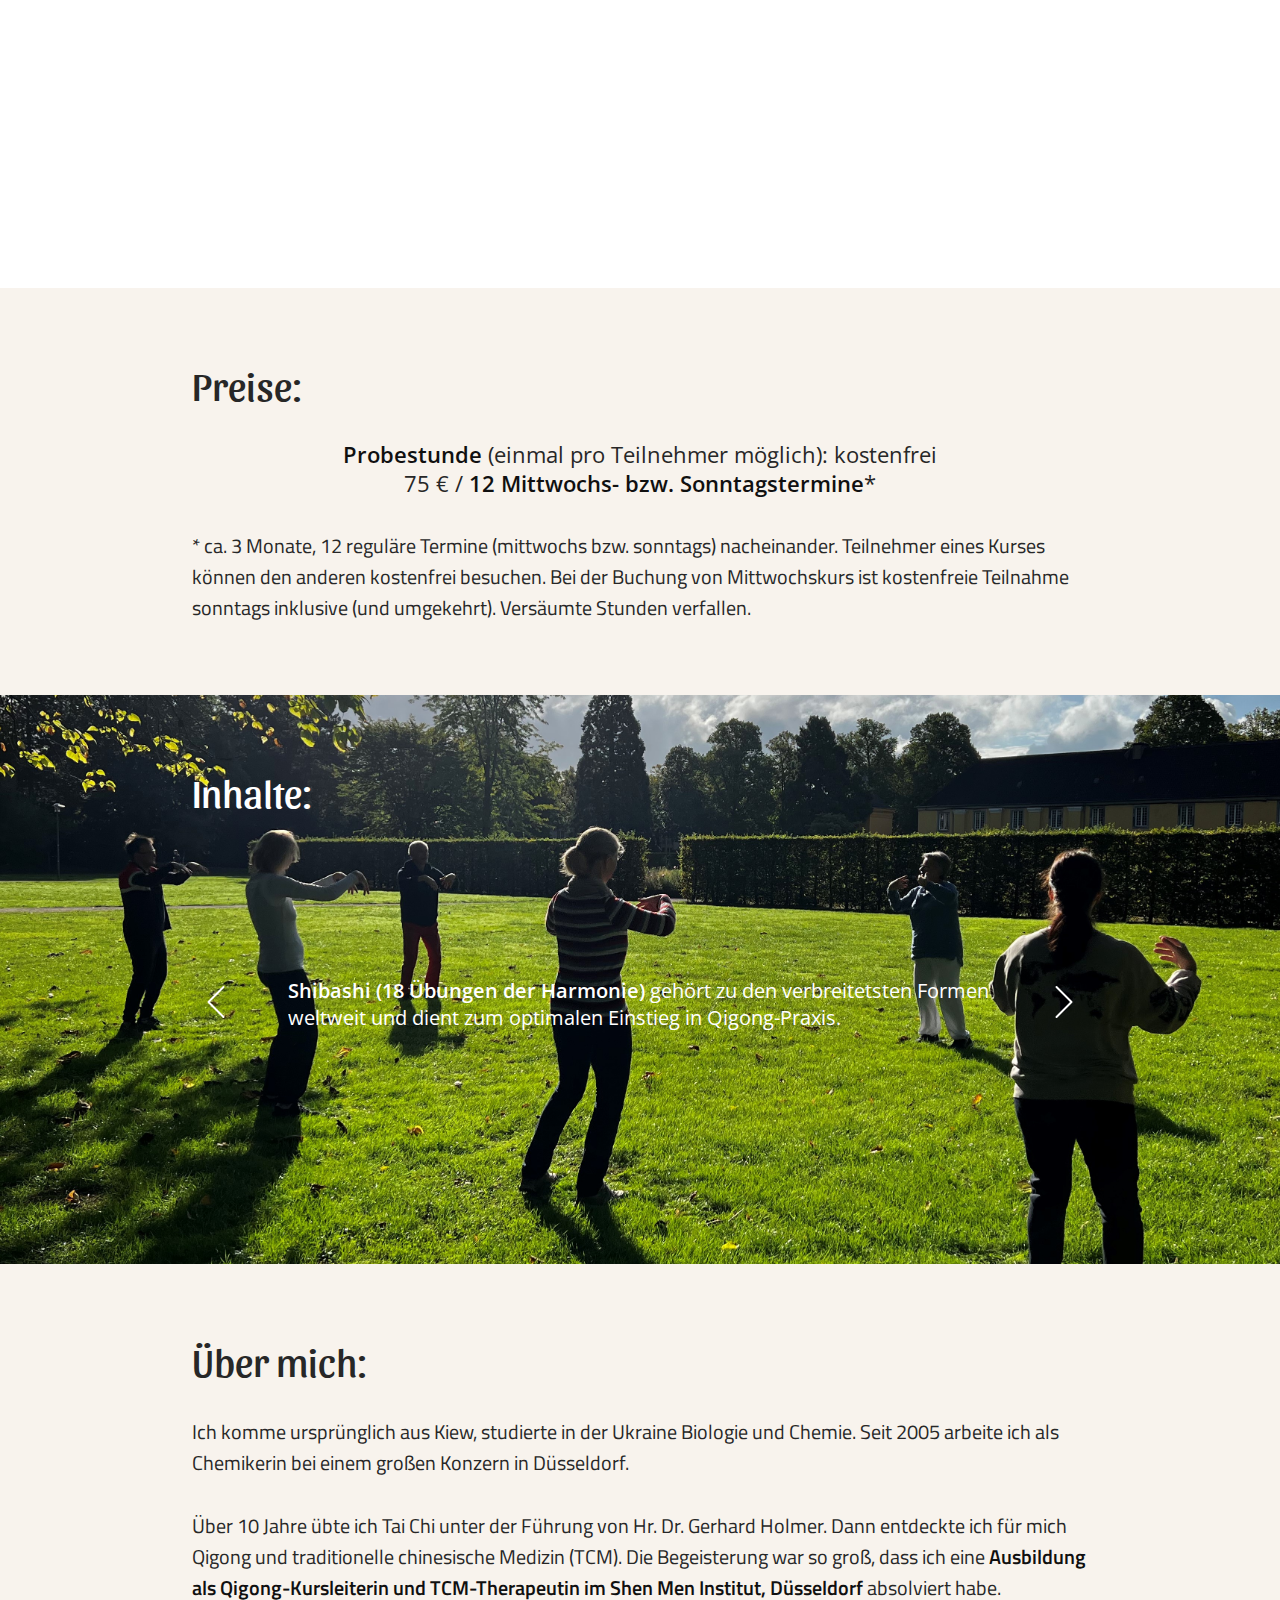
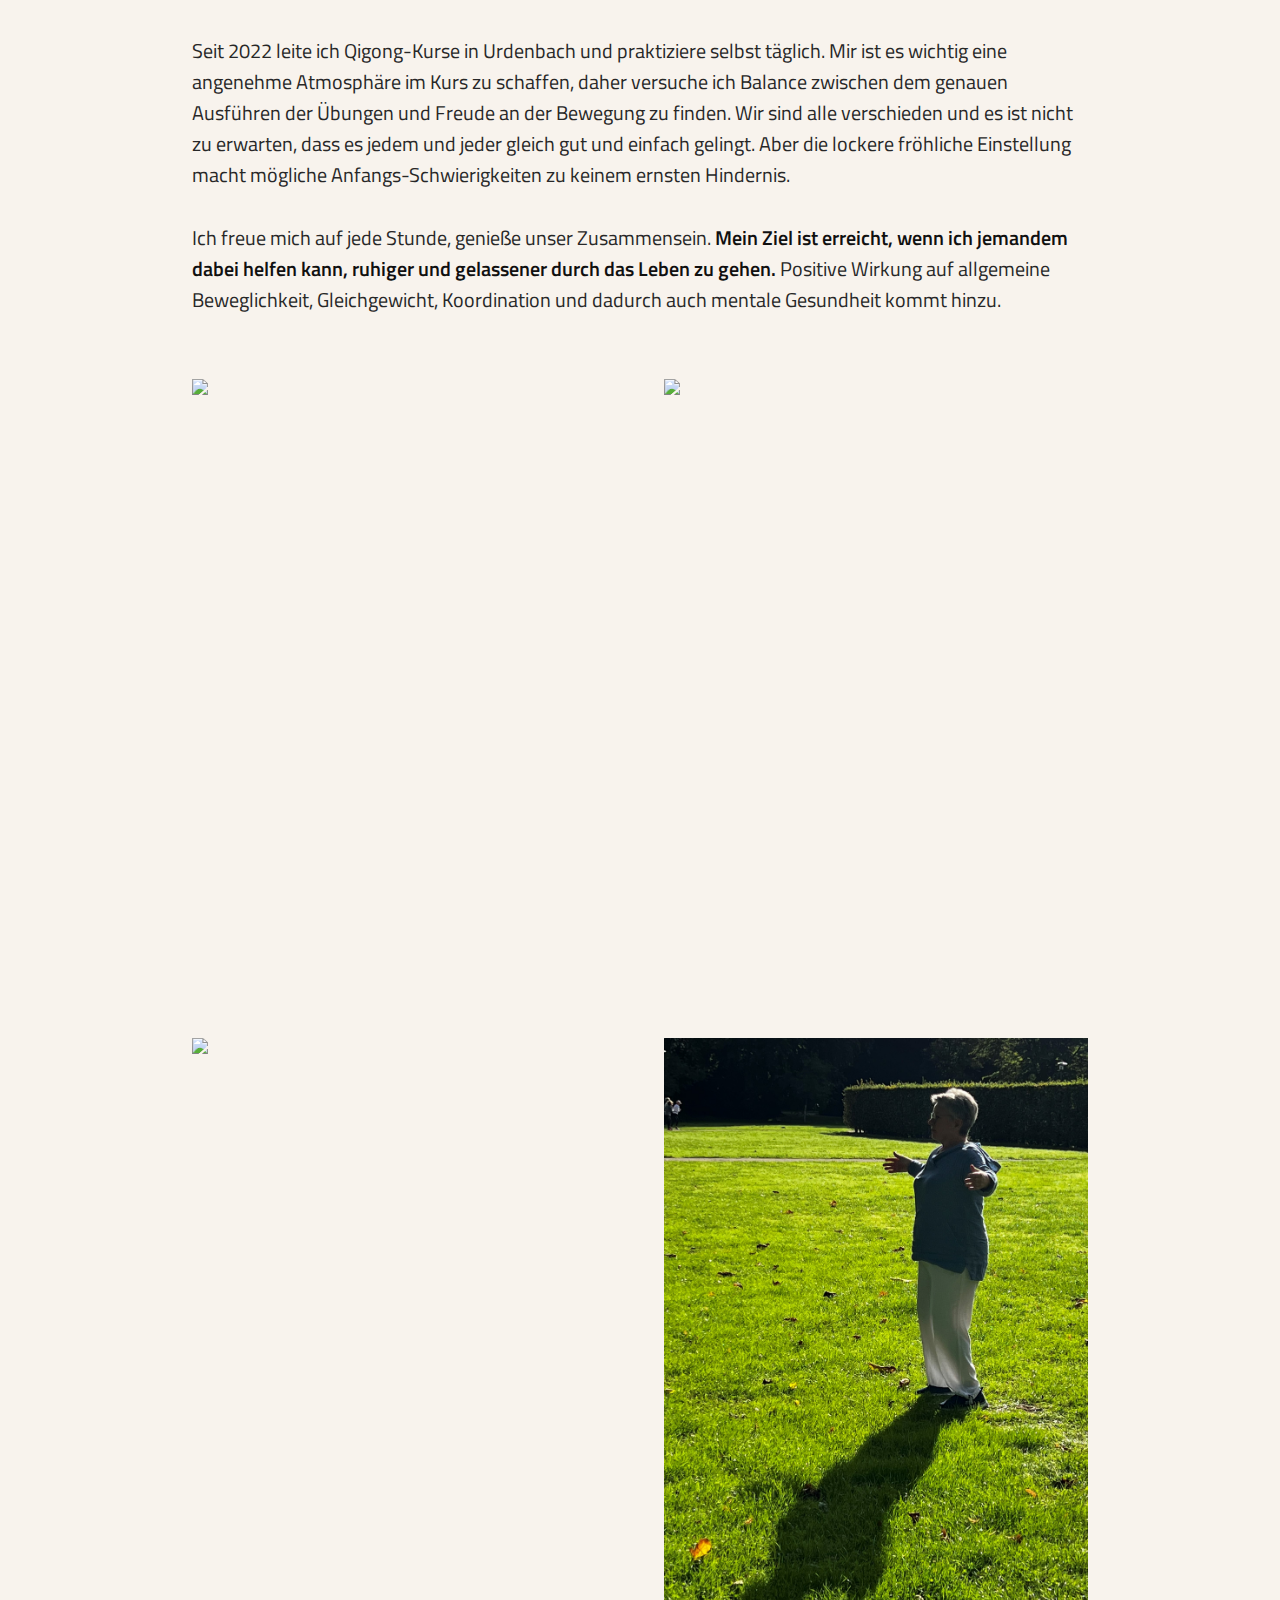
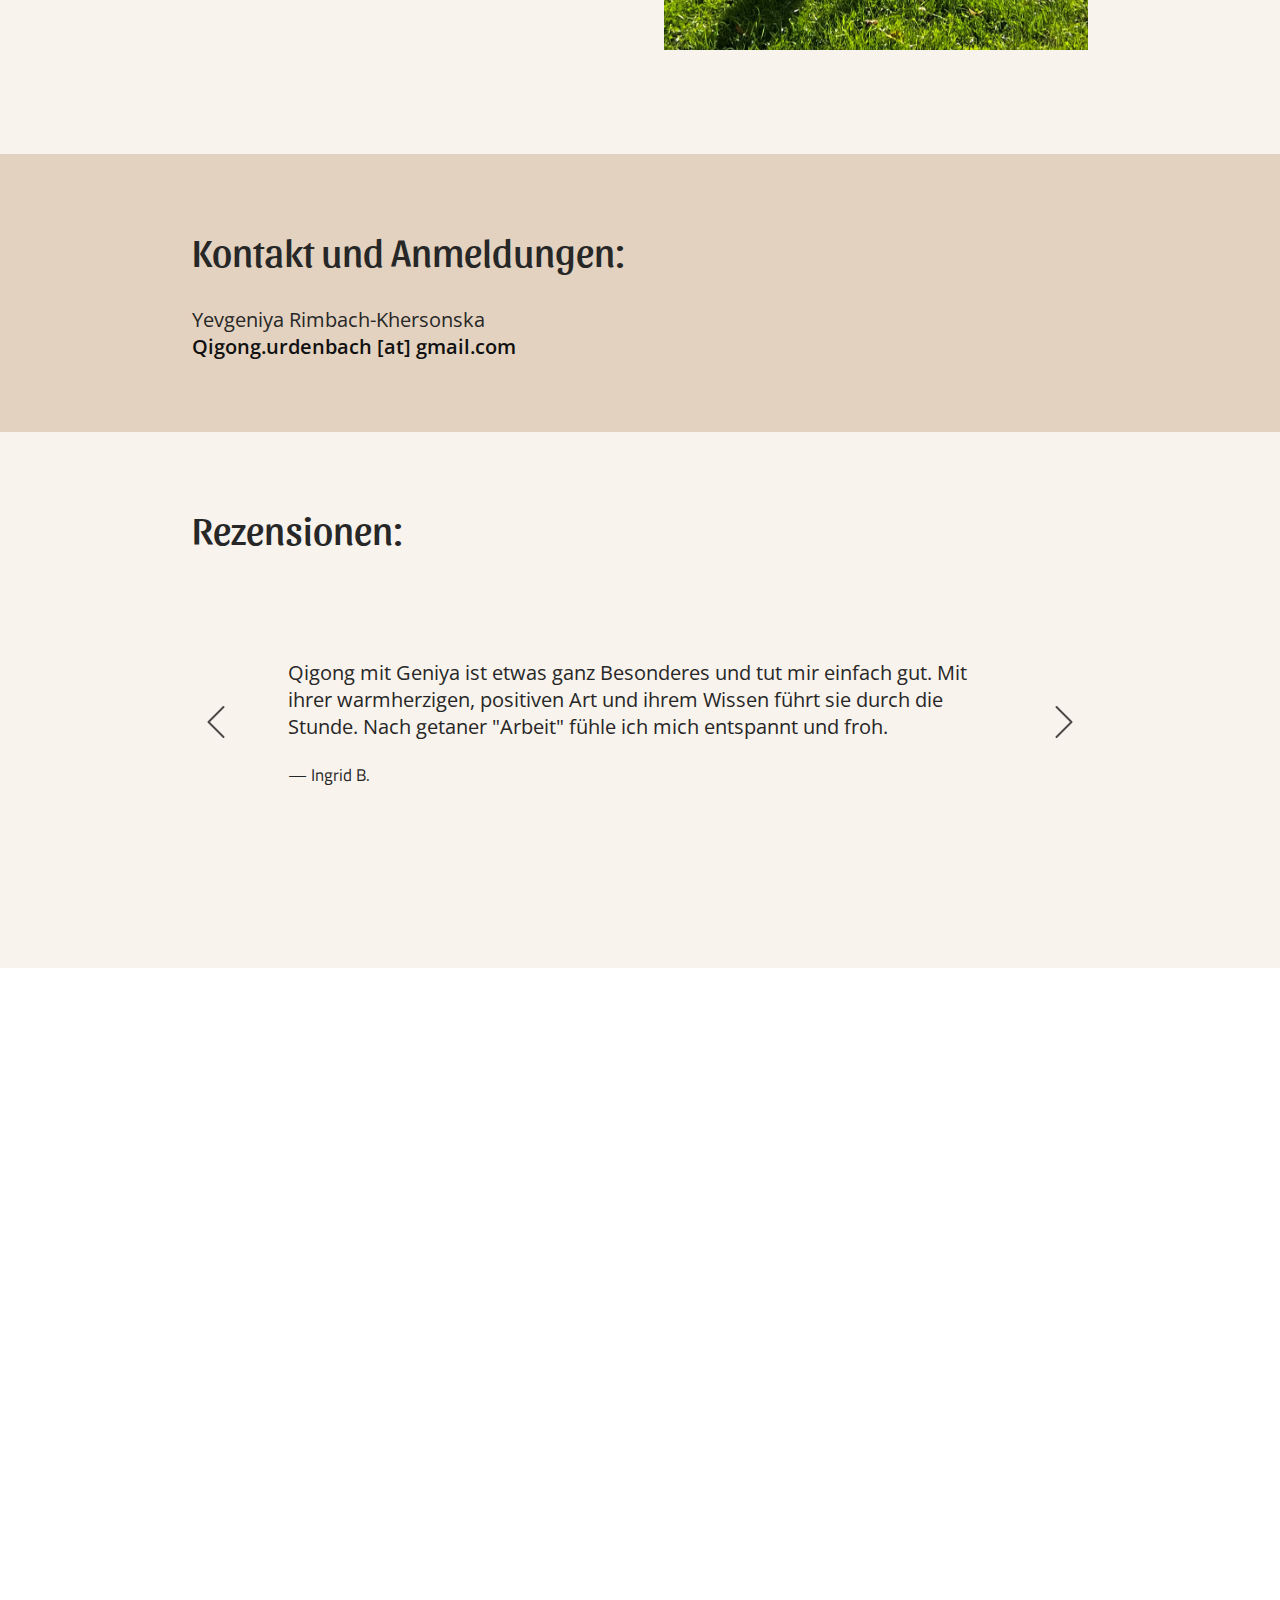
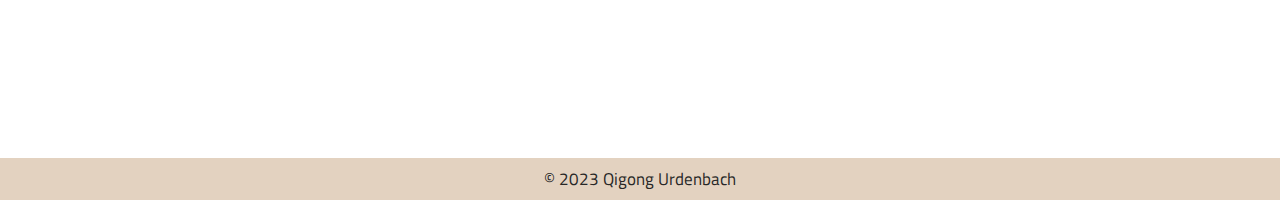
==== commit 307aebed: "finished a lot of stuff, carousels are working, have dragging functionality added, mobile media quer" ====
--- a/website/index.html
+++ b/website/index.html
@@ -9,7 +9,7 @@
 		<meta charset="UTF-8" />
 		<meta http-equiv="X-UA-Compatible" content="IE=edge" />
 		<meta name="title" content="Qi Gong in Urdenbach" />
-		<title>Qi Gong Urdenbach</title>
+		<title>Qigong Urdenbach</title>
 		<script type="module" src="main.js"></script>
 	</head>
 
@@ -21,7 +21,24 @@
 					<a href="#"><img src="material/qigong%20urdenbach%20logo.png" /></a>
 				</div>
 				<nav>
-					<ul class="header__navbar">
+					<ul id="header__navbar" class="header__navbar">
+						<button id="btn-mobile-menu_close" class="hamburger_menu">
+							<svg
+								xmlns="http://www.w3.org/2000/svg"
+								fill="none"
+								viewBox="0 0 24 24"
+								stroke-width="1.5"
+								stroke="currentColor"
+								width="100%"
+								height="100%"
+							>
+								<path
+									stroke-linecap="round"
+									stroke-linejoin="round"
+									d="M6 18L18 6M6 6l12 12"
+								/>
+							</svg>
+						</button>
 						<li><a href="#Kurse">Kurse</a></li>
 						<li><a href="#Ueber_mich">Über mich</a></li>
 						<li><a href="#Kontakt">Kontakt</a></li>
@@ -29,408 +46,443 @@
 						<li><a href="#Links">Links</a></li>
 					</ul>
 				</nav>
-				<div class="header__rechte-ecke"></div>
+				<div class="header__rechte-ecke">
+					<button id="btn-mobile-menu_open" class="hamburger_menu">
+						<svg
+							xmlns="http://www.w3.org/2000/svg"
+							fill="none"
+							viewBox="0 0 24 24"
+							stroke-width="1.5"
+							stroke="currentColor"
+							width="100%"
+							height="100%"
+						>
+							<path
+								stroke-linecap="round"
+								stroke-linejoin="round"
+								d="M3.75 6.75h16.5M3.75 12h16.5m-16.5 5.25h16.5"
+							/>
+						</svg>
+					</button>
+				</div>
 			</div>
 		</header>
-		<!----------------------------- HERO -------------------------------------->
-		<section class="section-hero --section-bg_image">
-			<div class="section__container-row">
-				<div class="section-hero__left-item">
-					<h1 class="section-heading">Qigong Kurse in Urdenbach</h1>
-					<div>
-						<p class="hero__text">
-							“Sehr abwechslungsreiches professionelles Training,- wirkt
-							entspannend, fördert die Haltung, erhält das Gleichgewicht und
-							macht Spaß.”
-						</p>
-						<button class="button --margin-top">
-							<a href="#Kurse">zu den Kursen</a>
-						</button>
-					</div>
-				</div>
-				<div class="section-hero__right-item"></div>
-			</div>
-		</section>
-		<!----------------------------- SECTION KURSE -------------------------------------->
-		<section id="Kurse" class="section-bg_light">
-			<div class="section__container-row">
-				<div class="section-kurse__left-item">
-					<img
-						class="section-kurse__logo"
-						src="material/qigong%20urdenbach%20logo.png"
-					/>
-					<address class="text-large">
-						Bücherstr. 6
+		<main>
+			<!----------------------------- HERO -------------------------------------->
+			<section class="section-hero --section-bg_image">
+				<div class="section__container-row">
+					<div class="section-hero__left-item">
+						<h1 class="section-heading">Qigong Kurse in Urdenbach</h1>
+						<div class="section-hero__container">
+							<p class="hero__text">
+								“Sehr abwechslungsreiches professionelles Training,- wirkt
+								entspannend, fördert die Haltung, erhält das Gleichgewicht und
+								macht Spaß.”
+							</p>
+							<button class="button --margin-top">
+								<a href="#Kurse">zu den Kursen</a>
+							</button>
+						</div>
+					</div>
+					<div class="section-hero__right-item"></div>
+				</div>
+			</section>
+			<!----------------------------- SECTION KURSE -------------------------------------->
+			<section id="Kurse" class="section-bg_light">
+				<div class="section__container-row">
+					<div class="section-kurse__left-item">
+						<img
+							class="section-kurse__logo"
+							src="material/qigong%20urdenbach%20logo.png"
+						/>
+						<address class="text-large">
+							Bücherstr. 6
+							<br />
+							(ehem. Ballettschule)
+						</address>
+
+						<p class="text-large">
+							Mittwochskurs 18-19
+							<br />
+							Sonntagskurs 10-11 Uhr
+						</p>
+						<button class="button">
+							<a href="#Preise">Preise</a>
+						</button>
+					</div>
+					<div id="google-map" class="section-kurse__right-item">
+						<iframe
+							src="https://www.google.com/maps/embed?pb=!1m18!1m12!1m3!1d2502.953207985899!2d6.866088715536618!3d51.146213979577404!2m3!1f0!2f0!3f0!3m2!1i1024!2i768!4f13.1!3m3!1m2!1s0x47b8cccb481c6ac1%3A0x5a1dfdce46d3f08c!2zQsO8Y2hlcnN0cmHDn2UgNiwgNDA1OTMgRMO8c3NlbGRvcmY!5e0!3m2!1sen!2sde!4v1680103385649!5m2!1sen!2sde"
+							style="border: 0"
+							allowfullscreen=""
+							loading="lazy"
+							height="100%"
+							referrerpolicy="no-referrer-when-downgrade"
+						></iframe>
+						<!-- <p class="text-special">
+							<b
+								>Langsame, fließende und bewusst ausgeführte Bewegungsabläufe</b
+							>
+							kennzeichnen diese aus dem alten China stammenden Übungen. In
+							unserem Kurs werden sie hauptsächlich im Stehen praktiziert (aber
+							auch im Sitzen möglich).
+						</p>
+						<p class="text-special">
+							Oft wird Qigong
+							<b>„bewegte Meditation“</b> genannt. Es ist ein Training ohne
+							Leistungsdruck in einer ruhigen entspannten Atmosphäre, die
+							geistige Ruhe und Ausgeglichenheit fördert.
+						</p> -->
+					</div>
+				</div>
+			</section>
+			<!----------------------------- SECTION KURSINFOS -------------------------------------->
+			<section class="section-kursinfos --section-bg_image">
+				<div class="section__container-column --s-kursinfos__container">
+					<p class="text-regular">
+						Der Kurs ist für <b>Anfänger</b> geeignet. Einstieg und
+						<b>kostenfreie Probestunde</b> sind jederzeit möglich.
 						<br />
-						(ehem. Ballettschule)
-					</address>
-
-					<p class="text-large">
-						Mittwochskurs 18-19
+						Keine Vorkenntnisse / Erfahrung / Voraussetzungen notwendig.
 						<br />
-						Sonntagskurs 10-11 Uhr
-					</p>
-					<button class="button">
-						<a href="#Preise">Preise</a>
-					</button>
-				</div>
-				<div class="section-kurse__right-item">
-					<p class="text-special">
-						<b>Langsame, fließende und bewusst ausgeführte Bewegungsabläufe</b>
-						kennzeichnen diese aus dem alten China stammenden Übungen. In
-						unserem Kurs werden sie hauptsächlich im Stehen praktiziert (aber
-						auch im Sitzen möglich).
-					</p>
-					<p class="text-special">
-						Oft wird Qigong
-						<b>„bewegte Meditation“</b> genannt. Es ist ein Training ohne
-						Leistungsdruck in einer ruhigen entspannten Atmosphäre, die geistige
-						Ruhe und Ausgeglichenheit fördert.
-					</p>
-				</div>
-			</div>
-		</section>
-		<!----------------------------- SECTION KURSINFOS -------------------------------------->
-		<section class="section-kursinfos --section-bg_image">
-			<div class="section__container-column --s-kursinfos__container">
-				<p class="text-regular">
-					Der Kurs ist für <b>Anfänger</b> geeignet. Einstieg und
-					<b>kostenfreie Probestunde</b> sind jederzeit möglich.
-					<br />
-					Keine Vorkenntnisse / Erfahrung / Voraussetzungen notwendig.
-					<br />
-					Ihr solltet dabei lockere Kleidung („Pyjama“) und bequemes Schuhwerk
-					(keine Straßenschuhe) oder dicke Socken tragen.
-				</p>
-				<p class="text-special">
-					Die Kursgebühr wird beim zweiten Termin, nach dem ersten Probetermin,
-					vollständig im Voraus bezahlt.
-					<br />
-					Wegen der begrenzten Teilnehmeranzahl ist eine Anfrage/Anmeldung zur
-					Probestunde per E-Mail notwendig.
-				</p>
-			</div>
-		</section>
-		<!----------------------------- SECTION PREISE -------------------------------------->
-		<section class="section-bg_light" id="Preise">
-			<div class="section__container-column">
-				<h2 class="section-heading">Preise:</h2>
-				<p class="text-large --text-align-center">
-					<b>Probestunde</b> (einmal pro Teilnehmer möglich): kostenfrei
-					<br />
-					75 € / <b>12 Mittwochs- bzw. Sonntagstermine</b>*
-				</p>
-				<p class="text-special">
-					* ca. 3 Monate, 12 reguläre Termine (mittwochs bzw. sonntags)
-					nacheinander. Teilnehmer eines Kurses können den anderen kostenfrei
-					besuchen. Bei der Buchung von Mittwochskurs ist kostenfreie Teilnahme
-					sonntags inklusive (und umgekehrt). Versäumte Stunden verfallen.
-				</p>
-			</div>
-		</section>
-		<!----------------------------- SECTION INHALTE -------------------------------------->
-		<section id="Kursinhalte" class="section-inhalte --section-bg_image">
-			<div class="section__container-column">
-				<h2 class="section-heading">Inhalte:</h2>
-				<div class="carousel">
-					<button class="carousel-btn-white btn-l">
-						<img src="./public/svgs/chevron-l-white.svg" />
-					</button>
-
-					<div class="carousel__container">
-						<div class="carousel__inhalt-container">
-							<blockquote class="carousel__inhalt">
-								<p class="text-regular">
-									<b>Shibashi (18 Übungen der Harmonie)</b> gehört zu den
-									verbreitetsten Formen weltweit und dient zum optimalen
-									Einstieg in Qigong-Praxis.
-								</p>
-							</blockquote>
+						Ihr solltet dabei lockere Kleidung („Pyjama“) und bequemes Schuhwerk
+						(keine Straßenschuhe) oder dicke Socken tragen.
+					</p>
+					<p class="text-special">
+						Die Kursgebühr wird beim zweiten Termin, nach dem ersten
+						Probetermin, vollständig im Voraus bezahlt.
+						<br />
+						Wegen der begrenzten Teilnehmeranzahl ist eine Anfrage/Anmeldung zur
+						Probestunde per E-Mail notwendig.
+					</p>
+				</div>
+			</section>
+			<!----------------------------- SECTION PREISE -------------------------------------->
+			<section class="section-bg_light" id="Preise">
+				<div class="section__container-column">
+					<h2 class="section-heading">Preise:</h2>
+					<p class="text-large --text-align-center">
+						<b>Probestunde</b> (einmal pro Teilnehmer möglich): kostenfrei
+						<br />
+						75 € / <b>12 Mittwochs- bzw. Sonntagstermine</b>*
+					</p>
+					<p class="text-special">
+						* ca. 3 Monate, 12 reguläre Termine (mittwochs bzw. sonntags)
+						nacheinander. Teilnehmer eines Kurses können den anderen kostenfrei
+						besuchen. Bei der Buchung von Mittwochskurs ist kostenfreie
+						Teilnahme sonntags inklusive (und umgekehrt). Versäumte Stunden
+						verfallen.
+					</p>
+				</div>
+			</section>
+			<!----------------------------- SECTION INHALTE -------------------------------------->
+			<section id="Kursinhalte" class="section-inhalte --section-bg_image">
+				<div class="section__container-column">
+					<h2 class="section-heading">Inhalte:</h2>
+					<div class="carousel">
+						<button class="carousel-btn --btn-white btn-l">
+							<img src="./public/svgs/chevron-l-white.svg" />
+						</button>
+
+						<div class="carousel__container">
+							<div class="carousel__inhalt-container">
+								<blockquote class="carousel__inhalt">
+									<p class="text-regular">
+										<b>Shibashi (18 Übungen der Harmonie)</b> gehört zu den
+										verbreitetsten Formen weltweit und dient zum optimalen
+										Einstieg in Qigong-Praxis.
+									</p>
+								</blockquote>
+							</div>
+							<div class="carousel__inhalt-container">
+								<blockquote class="carousel__inhalt">
+									<p class="text-regular">
+										<b>8 Brokate:</b>
+									</p>
+									<p class="text-regular">
+										Diese Übungen werden in China seit mehr als 2000 Jahren
+										praktiziert, und man sagt ihnen eine besonders
+										gesundheitsfördernde Wirkung nach. „Brokat“ bedeutet
+										übersetzt etwas sehr Kostbares, von großer Schönheit, etwas
+										von größter Wertschätzung.
+									</p>
+									<p class="text-regular">
+										Regelmäßig geübt, entspannt und stärkt man den gesamten
+										Körper nachhaltig. Ohne Eile lernen wir das Üben und den
+										Moment zu genießen. So können wir uns im Alltag geschützter
+										und gelassener erleben.
+									</p>
+								</blockquote>
+							</div>
+							<div class="carousel__inhalt-container">
+								<blockquote class="carousel__inhalt">
+									<p class="text-regular">
+										<b
+											>Die 15 Ausdrucksformen nach Prof. Jiao (Qigong Tai Chi
+											Shiwushi):</b
+										>
+									</p>
+									<p class="text-regular">
+										Der Ursprung dieser Übungen reicht bis in die Tang Dynastie
+										(618 - 907 n.Chr.) zurück. Sie wurden von Prof. Jiao seit
+										1960er weiterentwickelt und sind heute ein fester
+										Bestandteil der Qigong Yangsheng Tradition (Übung zur
+										Gesundheits- und Lebenspflege).
+									</p>
+
+									<p class="text-regular">
+										Die Form überzeugt besonders durch ihre einfachen, anmutigen
+										Bewegungen, die, konsequent geübt, eine sehr tiefe und
+										andauernde Wirkung entfalten können. Wir erarbeiten uns die
+										Form Schritt für Schritt und genießen das Erlernen der
+										einzelnen Übungen, wie etwa „Der rote Drache spreizt seine
+										Klauen“ oder „Zerteile die Wolken und halte den Mond“.
+									</p>
+								</blockquote>
+							</div>
+							<div class="carousel__inhalt-container">
+								<blockquote class="carousel__inhalt">
+									<p class="text-regular">
+										Der Kurs beinhaltet auch Vor- und Lockerungsübungen aus der
+										anderen Tai Chi und Qigong Stilen.
+									</p>
+									<p class="text-regular">
+										Die Übungen werden von entspannter Meditationsmusik
+										begleitet, abwechseln mit Phasen der Stille.
+									</p>
+								</blockquote>
+							</div>
 						</div>
-						<div class="carousel__inhalt-container">
-							<blockquote class="carousel__inhalt">
-								<p class="text-regular">
-									<b>8 Brokate:</b>
-								</p>
-								<p class="text-regular">
-									Diese Übungen werden in China seit mehr als 2000 Jahren
-									praktiziert, und man sagt ihnen eine besonders
-									gesundheitsfördernde Wirkung nach. „Brokat“ bedeutet übersetzt
-									etwas sehr Kostbares, von großer Schönheit, etwas von größter
-									Wertschätzung.
-								</p>
-								<p class="text-regular">
-									Regelmäßig geübt, entspannt und stärkt man den gesamten Körper
-									nachhaltig. Ohne Eile lernen wir das Üben und den Moment zu
-									genießen. So können wir uns im Alltag geschützter und
-									gelassener erleben.
-								</p>
-							</blockquote>
+						<button class="carousel-btn --btn-white btn-r">
+							<img src="./public/svgs/chevron-r-white.svg" />
+						</button>
+					</div>
+				</div>
+			</section>
+			<!----------------------------- SECTION UEBER MICH -------------------------------------->
+			<section id="Ueber_mich" class="section-bg_light">
+				<div class="section__container-column">
+					<h2 class="section-heading">Über mich:</h2>
+					<p class="text-special">
+						Ich komme ursprünglich aus Kiew, studierte in der Ukraine Biologie
+						und Chemie. Seit 2005 arbeite ich als Chemikerin bei einem großen
+						Konzern in Düsseldorf.
+					</p>
+					<p class="text-special">
+						Über 10 Jahre übte ich Tai Chi unter der Führung von Hr. Dr. Gerhard
+						Holmer. Dann entdeckte ich für mich Qigong und traditionelle
+						chinesische Medizin (TCM). Die Begeisterung war so groß, dass ich
+						eine
+						<b
+							>Ausbildung als Qigong-Kursleiterin und TCM-Therapeutin im Shen
+							Men Institut, Düsseldorf</b
+						>
+						absolviert habe.
+					</p>
+					<p class="text-special">
+						Seit 2022 leite ich Qigong-Kurse in Urdenbach und praktiziere selbst
+						täglich. Mir ist es wichtig eine angenehme Atmosphäre im Kurs zu
+						schaffen, daher versuche ich Balance zwischen dem genauen Ausführen
+						der Übungen und Freude an der Bewegung zu finden. Wir sind alle
+						verschieden und es ist nicht zu erwarten, dass es jedem und jeder
+						gleich gut und einfach gelingt. Aber die lockere fröhliche
+						Einstellung macht mögliche Anfangs-Schwierigkeiten zu keinem ernsten
+						Hindernis.
+					</p>
+					<p class="text-special">
+						Ich freue mich auf jede Stunde, genieße unser Zusammensein.
+						<b>
+							Mein Ziel ist erreicht, wenn ich jemandem dabei helfen kann,
+							ruhiger und gelassener durch das Leben zu gehen.
+						</b>
+						Positive Wirkung auf allgemeine Beweglichkeit, Gleichgewicht,
+						Koordination und dadurch auch mentale Gesundheit kommt hinzu.
+					</p>
+					<div class="section-ueber_mich__gallerie">
+						<img src="material/1-P1010090.JPG" />
+						<img src="material/1-P1010098.JPG" />
+						<img src="material/1-P1010136.JPG" />
+						<img src="material/flyer1.heic" />
+					</div>
+				</div>
+			</section>
+			<!----------------------------- SECTION KONTAKT -------------------------------------->
+			<section class="section-bg_medium" id="Kontakt">
+				<div class="section__container-column">
+					<h2 class="section-heading">Kontakt und Anmeldungen:</h2>
+					<p class="text-regular">
+						Yevgeniya Rimbach-Khersonska
+						<br />
+						<b>Qigong.urdenbach [at] gmail.com</b>
+					</p>
+				</div>
+			</section>
+			<!----------------------------- SECTION REZENSIONEN -------------------------------------->
+			<section id="Rezensionen" class="section-bg_light">
+				<div class="section__container-column">
+					<h2 class="section-heading">Rezensionen:</h2>
+					<div class="carousel">
+						<button class="carousel-btn btn-l">
+							<img src="./public/svgs/chevron-l.svg" />
+						</button>
+						<div class="carousel__container">
+							<div class="carousel__inhalt-container">
+								<blockquote class="carousel__inhalt">
+									<p class="text-regular">
+										Qigong mit Geniya ist etwas ganz Besonderes und tut mir
+										einfach gut. Mit ihrer warmherzigen, positiven Art und ihrem
+										Wissen führt sie durch die Stunde. Nach getaner "Arbeit"
+										fühle ich mich entspannt und froh.
+									</p>
+									<p class="text-special text-small">
+										<cite>&mdash; Ingrid B.</cite>
+									</p>
+								</blockquote>
+							</div>
+							<div class="carousel__inhalt-container">
+								<blockquote class="carousel__inhalt">
+									<p class="text-regular">
+										Qigong mit Geniya macht mir sehr viel Freude.
+									</p>
+									<p class="text-regular">
+										Als Anfängerin bin ich begeistert von ihrem großen
+										Wissensschatz im Bereich der chinesischen Energielehre, den
+										sie in gut verdaulichen Portionen mit uns teilt. Geniya
+										vermittelt die Übungen mit ansteckender Freude und
+										Leichtigkeit. Die Tiefe der Wirkung der scheinbar einfachen
+										Bewegungen ist nach kurzer Zeit deutlich fühlbar.
+									</p>
+									<p class="text-regular">
+										Ich bin dankbar für jede Stunde Qi Gong mit Geniya.
+									</p>
+									<p class="text-special text-small">
+										<cite>&mdash; Anne S.</cite>
+									</p>
+								</blockquote>
+							</div>
+
+							<div class="carousel__inhalt-container">
+								<blockquote class="carousel__inhalt">
+									<p class="text-regular">
+										Sehr angenehme Atmosphäre und herzliche Kursleiterin. Vielen
+										Dank für die "sonntägliche Ruheoase"
+									</p>
+									<p class="text-special text-small">
+										<cite>&mdash; Mechthilde K.</cite>
+									</p>
+								</blockquote>
+							</div>
+							<div class="carousel__inhalt-container">
+								<blockquote class="carousel__inhalt">
+									<p class="text-regular">
+										Sehr abwechslungsreiches professionelles Training, wirkt
+										entspannend, Haltungsfördernd, Gleichgewichtserhaltend und
+										macht Spaß.
+									</p>
+									<p class="text-regular">
+										Die Trainerin versorgt einen auch gerne mit
+										Übungsmaterialien in Form von Videos und Buchtipps.
+									</p>
+									<p class="text-special text-small">
+										<cite>&mdash; Sonja E.</cite>
+									</p>
+								</blockquote>
+							</div>
+
+							<div class="carousel__inhalt-container">
+								<blockquote class="carousel__inhalt">
+									<p class="text-regular">
+										Ich kann nur Positives berichten. Geniya ist sehr offen und
+										zugewandt und hat ein freundliches Wesen. Sie macht es im
+										Kurs auch Anfängern sehr leicht, und ist stets hilfsbereit.
+									</p>
+
+									<p class="text-regular">Volle Empfehlung!</p>
+									<p class="text-special text-small">
+										<cite>&mdash; Detlef G.</cite>
+									</p>
+								</blockquote>
+							</div>
+							<div class="carousel__inhalt-container">
+								<blockquote class="carousel__inhalt">
+									<p class="text-regular">
+										Es macht Spaß mit Geniya Qigong zu lernen - sehr einfühlsam,
+										entspannte und ruhige Atmosphäre - vor allem kein
+										Leistungsdruck und schulische Anweisungen.
+									</p>
+									<p class="text-special text-small">
+										<cite>&mdash; Walburga B.</cite>
+									</p>
+								</blockquote>
+							</div>
 						</div>
-						<div class="carousel__inhalt-container">
-							<blockquote class="carousel__inhalt">
-								<p class="text-regular">
-									<b
-										>Die 15 Ausdrucksformen nach Prof. Jiao (Qigong Tai Chi
-										Shiwushi):</b
-									>
-								</p>
-								<p class="text-regular">
-									Der Ursprung dieser Übungen reicht bis in die Tang Dynastie
-									(618 - 907 n.Chr.) zurück. Sie wurden von Prof. Jiao seit
-									1960er weiterentwickelt und sind heute ein fester Bestandteil
-									der Qigong Yangsheng Tradition (Übung zur Gesundheits- und
-									Lebenspflege).
-								</p>
-
-								<p class="text-regular">
-									Die Form überzeugt besonders durch ihre einfachen, anmutigen
-									Bewegungen, die, konsequent geübt, eine sehr tiefe und
-									andauernde Wirkung entfalten können. Wir erarbeiten uns die
-									Form Schritt für Schritt und genießen das Erlernen der
-									einzelnen Übungen, wie etwa „Der rote Drache spreizt seine
-									Klauen“ oder „Zerteile die Wolken und halte den Mond“.
-								</p>
-							</blockquote>
-						</div>
-						<div class="carousel__inhalt-container">
-							<blockquote class="carousel__inhalt">
-								<p class="text-regular">
-									Der Kurs beinhaltet auch Vor- und Lockerungsübungen aus der
-									anderen Tai Chi und Qigong Stilen.
-								</p>
-								<p class="text-regular">
-									Die Übungen werden von entspannter Meditationsmusik begleitet,
-									abwechseln mit Phasen der Stille.
-								</p>
-							</blockquote>
-						</div>
-					</div>
-					<button class="carousel-btn-white btn-r">
-						<img src="./public/svgs/chevron-r-white.svg" />
-					</button>
-				</div>
-			</div>
-		</section>
-		<!----------------------------- SECTION UEBER MICH -------------------------------------->
-		<section id="Ueber_mich" class="section-bg_light">
-			<div class="section__container-column">
-				<h2 class="section-heading">Über mich:</h2>
-				<p class="text-special">
-					Ich komme ursprünglich aus Kiew, studierte in der Ukraine Biologie und
-					Chemie. Seit 2005 arbeite ich als Chemikerin bei einem großen Konzern
-					in Düsseldorf.
-				</p>
-				<p class="text-special">
-					Über 10 Jahre übte ich Tai Chi unter der Führung von Hr. Dr. Gerhard
-					Holmer. Dann entdeckte ich für mich Qigong und traditionelle
-					chinesische Medizin (TCM). Die Begeisterung war so groß, dass ich eine
-					<b
-						>Ausbildung als Qigong-Kursleiterin und TCM-Therapeutin im Shen Men
-						Institut, Düsseldorf</b
-					>
-					absolviert habe.
-				</p>
-				<p class="text-special">
-					Seit 2022 leite ich Qigong-Kurse in Urdenbach und praktiziere selbst
-					täglich. Mir ist es wichtig eine angenehme Atmosphäre im Kurs zu
-					schaffen, daher versuche ich Balance zwischen dem genauen Ausführen
-					der Übungen und Freude an der Bewegung zu finden. Wir sind alle
-					verschieden und es ist nicht zu erwarten, dass es jedem und jeder
-					gleich gut und einfach gelingt. Aber die lockere fröhliche Einstellung
-					macht mögliche Anfangs-Schwierigkeiten zu keinem ernsten Hindernis.
-				</p>
-				<p class="text-special">
-					Ich freue mich auf jede Stunde, genieße unser Zusammensein.
-					<b>
-						Mein Ziel ist erreicht, wenn ich jemandem dabei helfen kann, ruhiger
-						und gelassener durch das Leben zu gehen.
-					</b>
-					Positive Wirkung auf allgemeine Beweglichkeit, Gleichgewicht,
-					Koordination und dadurch auch mentale Gesundheit kommt hinzu.
-				</p>
-				<div class="section-ueber_mich__gallerie">
-					<img src="material/1-P1010090.JPG" />
-					<img src="material/1-P1010098.JPG" />
-					<img src="material/1-P1010136.JPG" />
-					<img src="material/flyer1.heic" />
-				</div>
-			</div>
-		</section>
-		<!----------------------------- SECTION KONTAKT -------------------------------------->
-		<section class="section-bg_medium" id="Kontakt">
-			<div class="section__container-column">
-				<h2 class="section-heading">Kontakt und Anmeldungen:</h2>
-				<p class="text-regular">
-					Yevgeniya Rimbach-Khersonska
-					<br />
-					<b>Qigong.urdenbach [at] gmail.com</b>
-				</p>
-			</div>
-		</section>
-		<!----------------------------- SECTION REZENSIONEN -------------------------------------->
-		<section id="Rezensionen" class="section-bg_light">
-			<div class="section__container-column">
-				<h2 class="section-heading">Rezensionen:</h2>
-				<div class="carousel">
-					<button class="carousel-btn btn-l">
-						<img src="./public/svgs/chevron-l.svg" />
-					</button>
-					<div class="carousel__container">
-						<div class="carousel__inhalt-container">
-							<blockquote class="carousel__inhalt">
-								<p class="text-regular">
-									Qigong mit Geniya ist etwas ganz Besonderes und tut mir
-									einfach gut. Mit ihrer warmherzigen, positiven Art und ihrem
-									Wissen führt sie durch die Stunde. Nach getaner "Arbeit" fühle
-									ich mich entspannt und froh.
-								</p>
-								<p class="text-special text-small">
-									<cite>&mdash; Ingrid B.</cite>
-								</p>
-							</blockquote>
-						</div>
-						<div class="carousel__inhalt-container">
-							<blockquote class="carousel__inhalt">
-								<p class="text-regular">
-									Qigong mit Geniya macht mir sehr viel Freude.
-								</p>
-								<p class="text-regular">
-									Als Anfängerin bin ich begeistert von ihrem großen
-									Wissensschatz im Bereich der chinesischen Energielehre, den
-									sie in gut verdaulichen Portionen mit uns teilt. Geniya
-									vermittelt die Übungen mit ansteckender Freude und
-									Leichtigkeit. Die Tiefe der Wirkung der scheinbar einfachen
-									Bewegungen ist nach kurzer Zeit deutlich fühlbar.
-								</p>
-								<p class="text-regular">
-									Ich bin dankbar für jede Stunde Qi Gong mit Geniya.
-								</p>
-								<p class="text-special text-small">
-									<cite>&mdash; Anne S.</cite>
-								</p>
-							</blockquote>
-						</div>
-
-						<div class="carousel__inhalt-container">
-							<blockquote class="carousel__inhalt">
-								<p class="text-regular">
-									Sehr angenehme Atmosphäre und herzliche Kursleiterin. Vielen
-									Dank für die "sonntägliche Ruheoase"
-								</p>
-								<p class="text-special text-small">
-									<cite>&mdash; Mechthilde K.</cite>
-								</p>
-							</blockquote>
-						</div>
-						<div class="carousel__inhalt-container">
-							<blockquote class="carousel__inhalt">
-								<p class="text-regular">
-									Sehr abwechslungsreiches professionelles Training, wirkt
-									entspannend, Haltungsfördernd, Gleichgewichtserhaltend und
-									macht Spaß.
-								</p>
-								<p class="text-regular">
-									Die Trainerin versorgt einen auch gerne mit Übungsmaterialien
-									in Form von Videos und Buchtipps.
-								</p>
-								<p class="text-special text-small">
-									<cite>&mdash; Sonja E.</cite>
-								</p>
-							</blockquote>
-						</div>
-
-						<div class="carousel__inhalt-container">
-							<blockquote class="carousel__inhalt">
-								<p class="text-regular">
-									Ich kann nur Positives berichten. Geniya ist sehr offen und
-									zugewandt und hat ein freundliches Wesen. Sie macht es im Kurs
-									auch Anfängern sehr leicht, und ist stets hilfsbereit.
-								</p>
-
-								<p class="text-regular">Volle Empfehlung!</p>
-								<p class="text-special text-small">
-									<cite>&mdash; Detlef G.</cite>
-								</p>
-							</blockquote>
-						</div>
-						<div class="carousel__inhalt-container">
-							<blockquote class="carousel__inhalt">
-								<p class="text-regular">
-									Es macht Spaß mit Geniya Qigong zu lernen - sehr einfühlsam,
-									entspannte und ruhige Atmosphäre - vor allem kein
-									Leistungsdruck und schulische Anweisungen.
-								</p>
-								<p class="text-special text-small">
-									<cite>&mdash; Walburga B.</cite>
-								</p>
-							</blockquote>
-						</div>
-					</div>
-					<button class="carousel-btn btn-r">
-						<img src="./public/svgs/chevron-r.svg" />
-					</button>
-				</div>
-			</div>
-		</section>
-		<!----------------------------- SECTION LINKS -------------------------------------->
-		<section id="Links" class="section-links --section-bg_image">
-			<div class="section__container-column">
-				<h2 class="section-heading">Links:</h2>
-				<div class="section-links__links text-regular">
-					<p>
-						<a href="https://taiji-forum.de/qigong/#tcm">
-							Allgemeines zum Thema TCM &mdash; Tai Chi &mdash; Qigong
-						</a>
-					</p>
-					<p>
-						<a href="https://www.youtube.com/watch?v=NWKXgS5KwWg&t=2038s">
-							15 Ausdrucksformen nach Prof. Jiao
-						</a>
-					</p>
-					<p>
-						<a href="https://www.youtube.com/watch?v=cwlvTcWR3Gs">
-							8 Brokate (1. Version)
-						</a>
-					</p>
-					<p>
-						<a href="    https://www.youtube.com/watch?v=P4vtnjWkR5s">
-							Tai Chi warm-up exercises
-						</a>
-					</p>
-					<p>
-						<a href="https://www.youtube.com/watch?v=CapcTSdebkA&t=84s">
-							Tai Chi warm-up and gentle stretching exercises
-						</a>
-					</p>
-					<p>
-						<a href="https://www.youtube.com/watch?v=yZDytxYvkLg&t=38s">
-							Tai Chi 13 warm-up form
-						</a>
-					</p>
-					<p>
-						<a href="https://www.youtube.com/watch?v=KV-rZsddrp8">
-							Tai Chi warm-up exercises
-						</a>
-					</p>
-					<p>Stretching-Yoga (sanfte effektive Übungen mit Yogabasics):</p>
-					<p>
-						<a href="https://www.youtube.com/watch?v=-KYjj3J_y3w">
-							https://www.youtube.com/watch?v=-KYjj3J_y3w
-						</a>
-					</p>
-					<p>
-						<a href="https://www.youtube.com/watch?v=kEapk0aXCzM">
-							https://www.youtube.com/watch?v=kEapk0aXCzM
-						</a>
-					</p>
-				</div>
-			</div>
-		</section>
-
+						<button class="carousel-btn btn-r">
+							<img src="./public/svgs/chevron-r.svg" />
+						</button>
+					</div>
+				</div>
+			</section>
+			<!----------------------------- SECTION LINKS -------------------------------------->
+			<section id="Links" class="section-links --section-bg_image">
+				<div class="section__container-column">
+					<h2 class="section-heading">Links:</h2>
+					<div class="section-links__links text-regular">
+						<p>
+							<a href="https://taiji-forum.de/qigong/#tcm">
+								Allgemeines zum Thema TCM &mdash; Tai Chi &mdash; Qigong
+							</a>
+						</p>
+						<p>
+							<a href="https://www.youtube.com/watch?v=NWKXgS5KwWg&t=2038s">
+								15 Ausdrucksformen nach Prof. Jiao
+							</a>
+						</p>
+						<p>
+							<a href="https://www.youtube.com/watch?v=cwlvTcWR3Gs">
+								8 Brokate (1. Version)
+							</a>
+						</p>
+						<p>
+							<a href="    https://www.youtube.com/watch?v=P4vtnjWkR5s">
+								Tai Chi warm-up exercises
+							</a>
+						</p>
+						<p>
+							<a href="https://www.youtube.com/watch?v=CapcTSdebkA&t=84s">
+								Tai Chi warm-up and gentle stretching exercises
+							</a>
+						</p>
+						<p>
+							<a href="https://www.youtube.com/watch?v=yZDytxYvkLg&t=38s">
+								Tai Chi 13 warm-up form
+							</a>
+						</p>
+						<p>
+							<a href="https://www.youtube.com/watch?v=KV-rZsddrp8">
+								Tai Chi warm-up exercises
+							</a>
+						</p>
+						<p>Stretching-Yoga (sanfte effektive Übungen mit Yogabasics):</p>
+						<p>
+							<a href="https://www.youtube.com/watch?v=-KYjj3J_y3w">
+								https://www.youtube.com/watch?v=-KYjj3J_y3w
+							</a>
+						</p>
+						<p>
+							<a href="https://www.youtube.com/watch?v=kEapk0aXCzM">
+								https://www.youtube.com/watch?v=kEapk0aXCzM
+							</a>
+						</p>
+					</div>
+					<p class="text-special">
+						* Bitte beachten dass diese Links zu externen Webseiten führen.
+					</p>
+				</div>
+			</section>
+		</main>
 		<!----------------------------- FOOTER  -------------------------------------->
 		<footer class="footer section-bg_medium">
-			<small class="text-special"> © 2023 Qigong Urdenbach </small>
+			<small class="text-small"> © 2023 Qigong Urdenbach </small>
 		</footer>
 	</body>
 </html>
--- a/website/style.css
+++ b/website/style.css
@@ -4,6 +4,7 @@
   * 3.0 - Global CSS
   * 4.0 - Single-use Components
   * 5.0 - Utility Classes
+  * 6.0 - Media Queries
   */
 /* ========================================
  * 1.0 - FONT IMPORTS 
@@ -180,6 +181,9 @@
 	--font-size-xl: clamp(1.35rem, 1.3vw, 1.5rem);
 	--font-size-2xl: clamp(1.4rem, 1.5vw, 1.6rem);
 	--font-size-3xl: clamp(2.5rem, 2.75vw, 3.5rem);
+	--font-size-4xl: clamp(3rem, 3.5vw, 4.5rem);
+
+	--header-logo-size: clamp(2.25rem, 2vw, 2.75rem);
 
 	--color-text-light: #5e5e5e;
 	--color-text: #272727;
@@ -197,7 +201,7 @@
 	scroll-behavior: smooth;
 }
 section {
-	scroll-margin-top: 4.25rem;
+	scroll-margin-top: calc(var(--header-logo-size) + 2rem);
 }
 /* SELECTION */
 ::selection {
@@ -263,7 +267,7 @@
 .header {
 	width: 100%;
 	position: fixed;
-	z-index: 999;
+	z-index: 99;
 	user-select: none;
 	-moz-user-select: none;
 }
@@ -284,21 +288,30 @@
 }
 .header__navbar li {
 	width: max-content;
+	transition: color 0.5s;
 }
 .header__navbar li:hover {
 	color: var(--color-ultralight);
-	transition: color 0.5s;
 }
 .header__logo {
 	text-align: left;
-	height: 2.25rem;
+	height: var(--header-logo-size);
 	flex: 1 1 20rem;
+	opacity: 0.8;
 }
 .header__logo img {
 	height: 100%;
 }
 .header__rechte-ecke {
 	flex: 1 1 20rem;
+}
+.hamburger_menu {
+	display: none;
+	transition: opacity 0.1s;
+}
+.hamburger_menu:hover,
+.hamburger_menu:active {
+	opacity: 0.3;
 }
 /* SECTION HERO */
 .section-hero {
@@ -331,13 +344,16 @@
 	gap: 2rem;
 }
 .section-kurse__right-item {
+	width: 100%;
 	max-width: 30rem;
 	display: flex;
 	flex-direction: column;
 	gap: var(--font-size-normal);
+	align-self: stretch;
 }
 .section-kurse__logo {
 	width: 100%;
+	max-width: 13rem;
 }
 /* SECTION KURSINFOS*/
 .section-kursinfos {
@@ -353,15 +369,16 @@
 .section-inhalte {
 	background-image: url(./material/photo_gruppe_1.jpeg);
 }
+/* SECTION CAROUSEL (INHALTE & REZENSIONEN) */
 .carousel {
 	display: flex;
-	gap: 4rem;
+	gap: var(--font-size-4xl);
 	align-items: center;
 	margin-bottom: 2rem;
 }
 .carousel__container {
 	min-height: 16rem;
-	flex: 0 1 40rem;
+	flex: 1 1 40rem;
 	position: relative;
 	overflow: hidden;
 	transition: height 0.5s;
@@ -380,20 +397,18 @@
 	justify-content: center;
 }
 .carousel-btn {
-	flex: 0 0 4rem;
+	flex: 0 0 var(--font-size-4xl);
 	opacity: 0.7;
 	transition: opacity 0.3s;
 }
-.carousel-btn-white {
-	flex: 0 0 4rem;
+.--btn-white {
 	opacity: 1;
-	transition: opacity 0.3s;
 }
 .carousel-btn:hover {
 	cursor: pointer;
 	opacity: 0.25;
 }
-.carousel-btn-white:hover {
+.--btn-white:hover {
 	cursor: pointer;
 	opacity: 0.5;
 }
@@ -403,13 +418,11 @@
 	margin: 2rem 0;
 	display: grid;
 	grid-template: 1fr 1fr / 1fr 1fr;
-	grid-gap: 4rem;
+	grid-gap: var(--font-size-4xl);
 }
 .section-ueber_mich__gallerie img {
 	width: 100%;
 }
-/* SECTION REZENSIONEN */
-
 /* SECTION KONTAKT */
 
 /* SECTION LINKS */
@@ -481,3 +494,101 @@
 .--section-bg_image b {
 	color: var(--color-ultralight);
 }
+/* ========================================
+ * 6.0 - MEDIA QUERIES
+ * ======================================= */
+
+@media screen and (max-width: 768px) {
+	/* VARIABLES */
+	:root {
+		--font-size-normal: clamp(1.1rem, 1vw, 1.15rem);
+		--font-size-xl: clamp(1.2rem, 1.15vw, 1.3rem);
+		--font-size-3xl: clamp(1.65rem, 2.25vw, 2.5rem);
+		--font-size-4xl: clamp(2.5rem, 2.75vw, 3.5rem);
+	}
+	/* GLOBAL CSS */
+	.section__container-row {
+		margin: 0 auto;
+		flex-direction: column;
+		align-items: center;
+	}
+	.button {
+		align-self: center;
+	}
+	/* HEADER */
+	.header__container {
+		padding: 1rem;
+		max-width: none;
+	}
+	.header__logo {
+		flex: none;
+	}
+	.header__navbar {
+		position: fixed;
+		right: 0;
+		top: 0;
+		display: flex;
+		flex-direction: column;
+		background-color: var(--color-medium);
+		/* width: 100vw; */
+		padding: 1rem;
+		z-index: 999;
+		align-items: start;
+		height: 100vh;
+		/* gap: 4rem; */
+		transform: translateX(100%);
+	}
+	.header__rechte-ecke {
+		flex: none;
+	}
+	.hamburger_menu {
+		display: block;
+		height: var(--header-logo-size);
+		aspect-ratio: square;
+		align-self: flex-end;
+	}
+	/* SECTION HERO */
+	.section-hero .section-heading {
+		font-size: var(--font-size-4xl);
+	}
+	.section-hero__container {
+		display: flex;
+		flex-direction: column;
+		align-items: center;
+	}
+	.section-hero__left-item {
+		flex: none;
+	}
+	/* SECTION KURSE */
+	.section-kurse__left-item {
+		width: 100%;
+		max-width: none;
+		gap: 1.5rem;
+	}
+	.section-kurse__right-item {
+		max-width: none;
+	}
+	/* SECTION UEBER MICH */
+	.section-ueber_mich__gallerie {
+		margin: 0;
+		grid-gap: 1rem;
+	}
+	/* SECTIONS CAROUSEL (INHALTE & REZENSIONEN) */
+	.carousel {
+		flex-wrap: wrap;
+		justify-content: space-between;
+		gap: 1.5rem;
+		margin-bottom: 0;
+		/* flex-direction: column; */
+	}
+	.carousel__container {
+		order: 1;
+	}
+	.carousel-btn {
+		order: 2;
+	}
+	/* TYPOGRAPHY */
+	.section-heading {
+		text-align: center;
+	}
+}
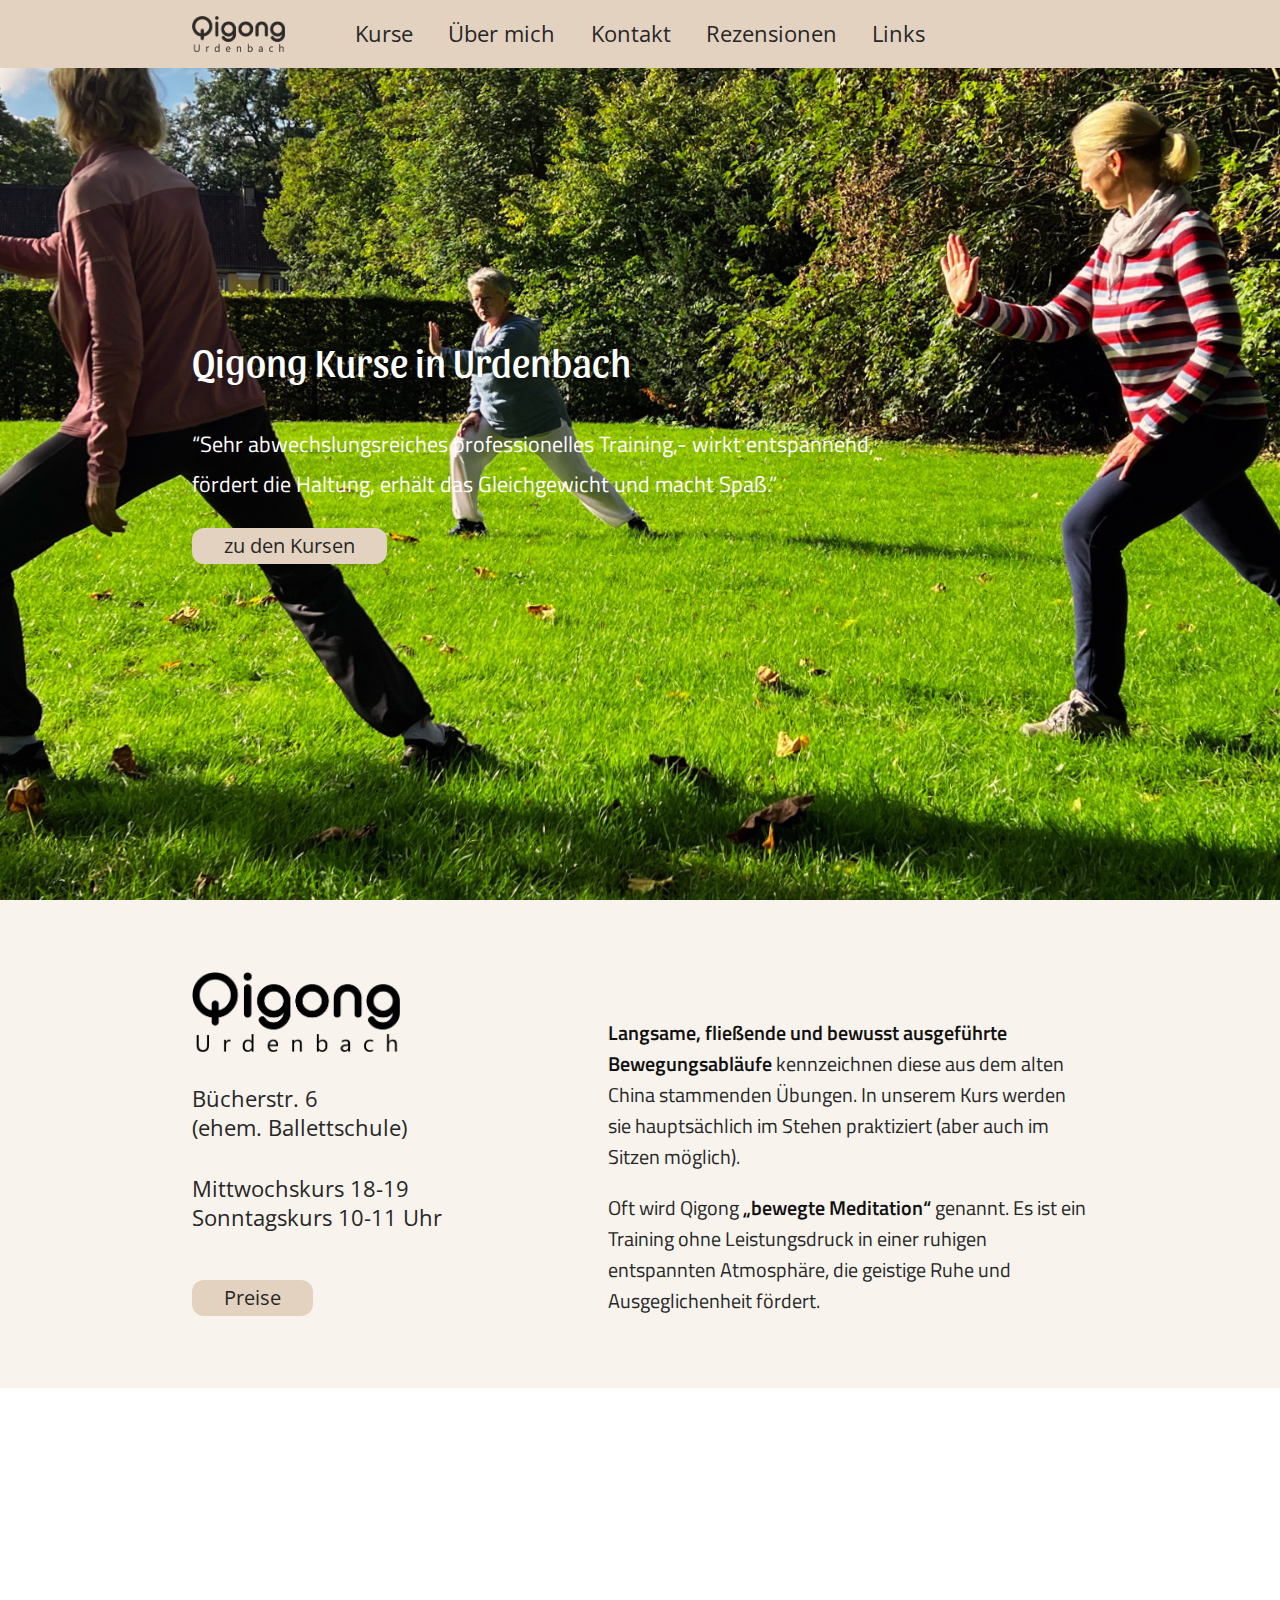
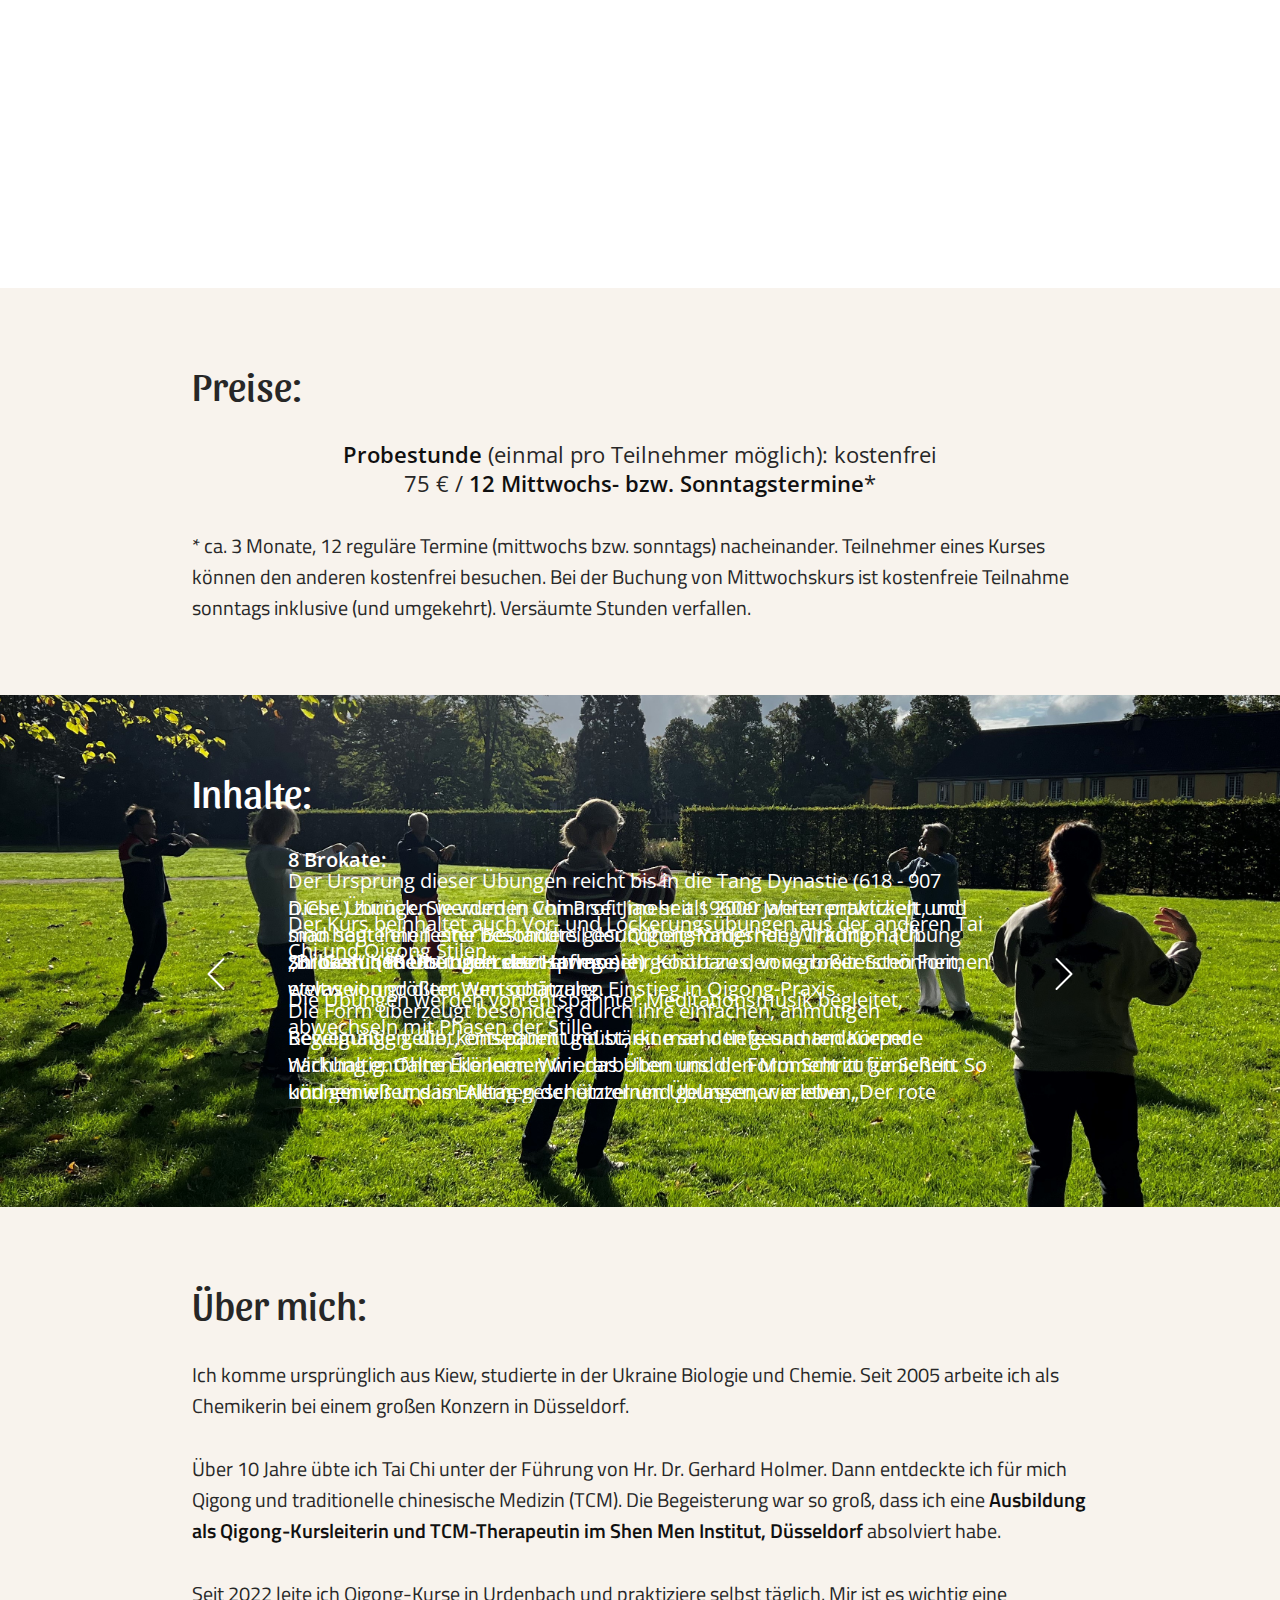
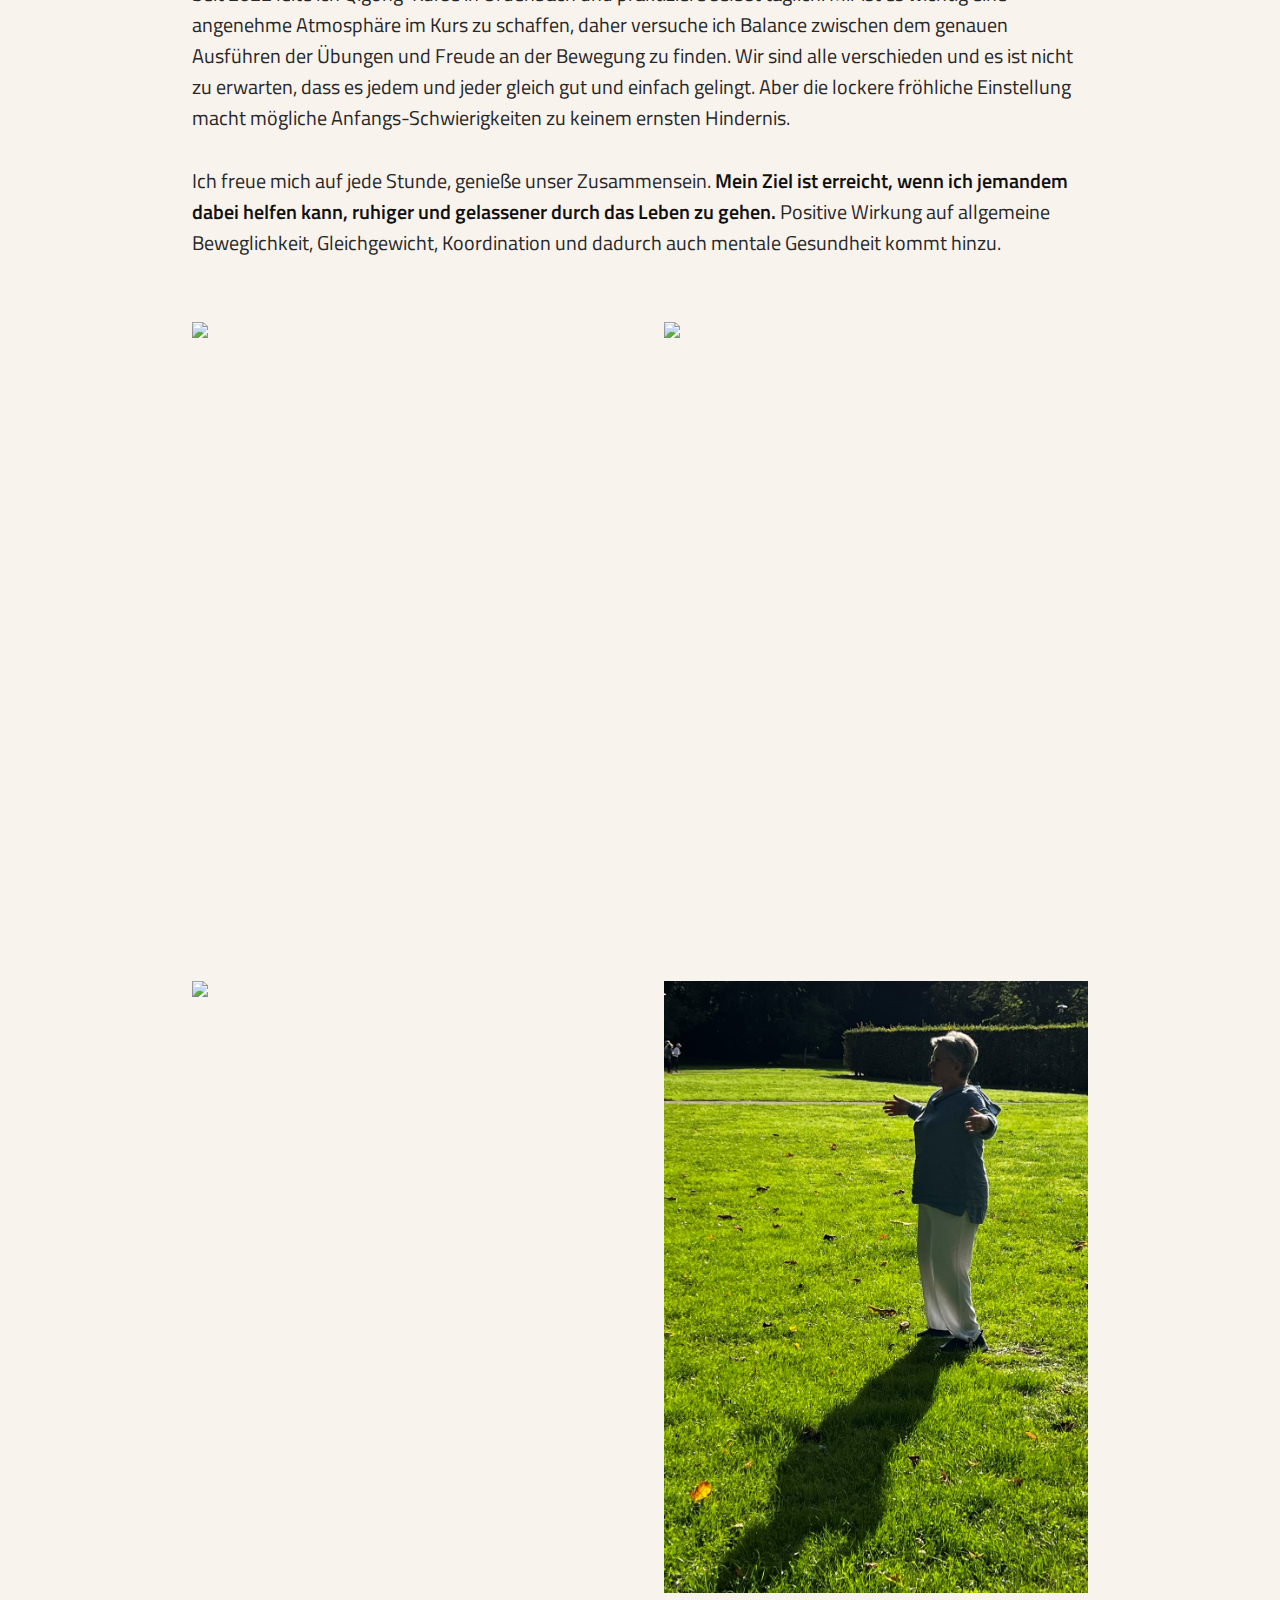
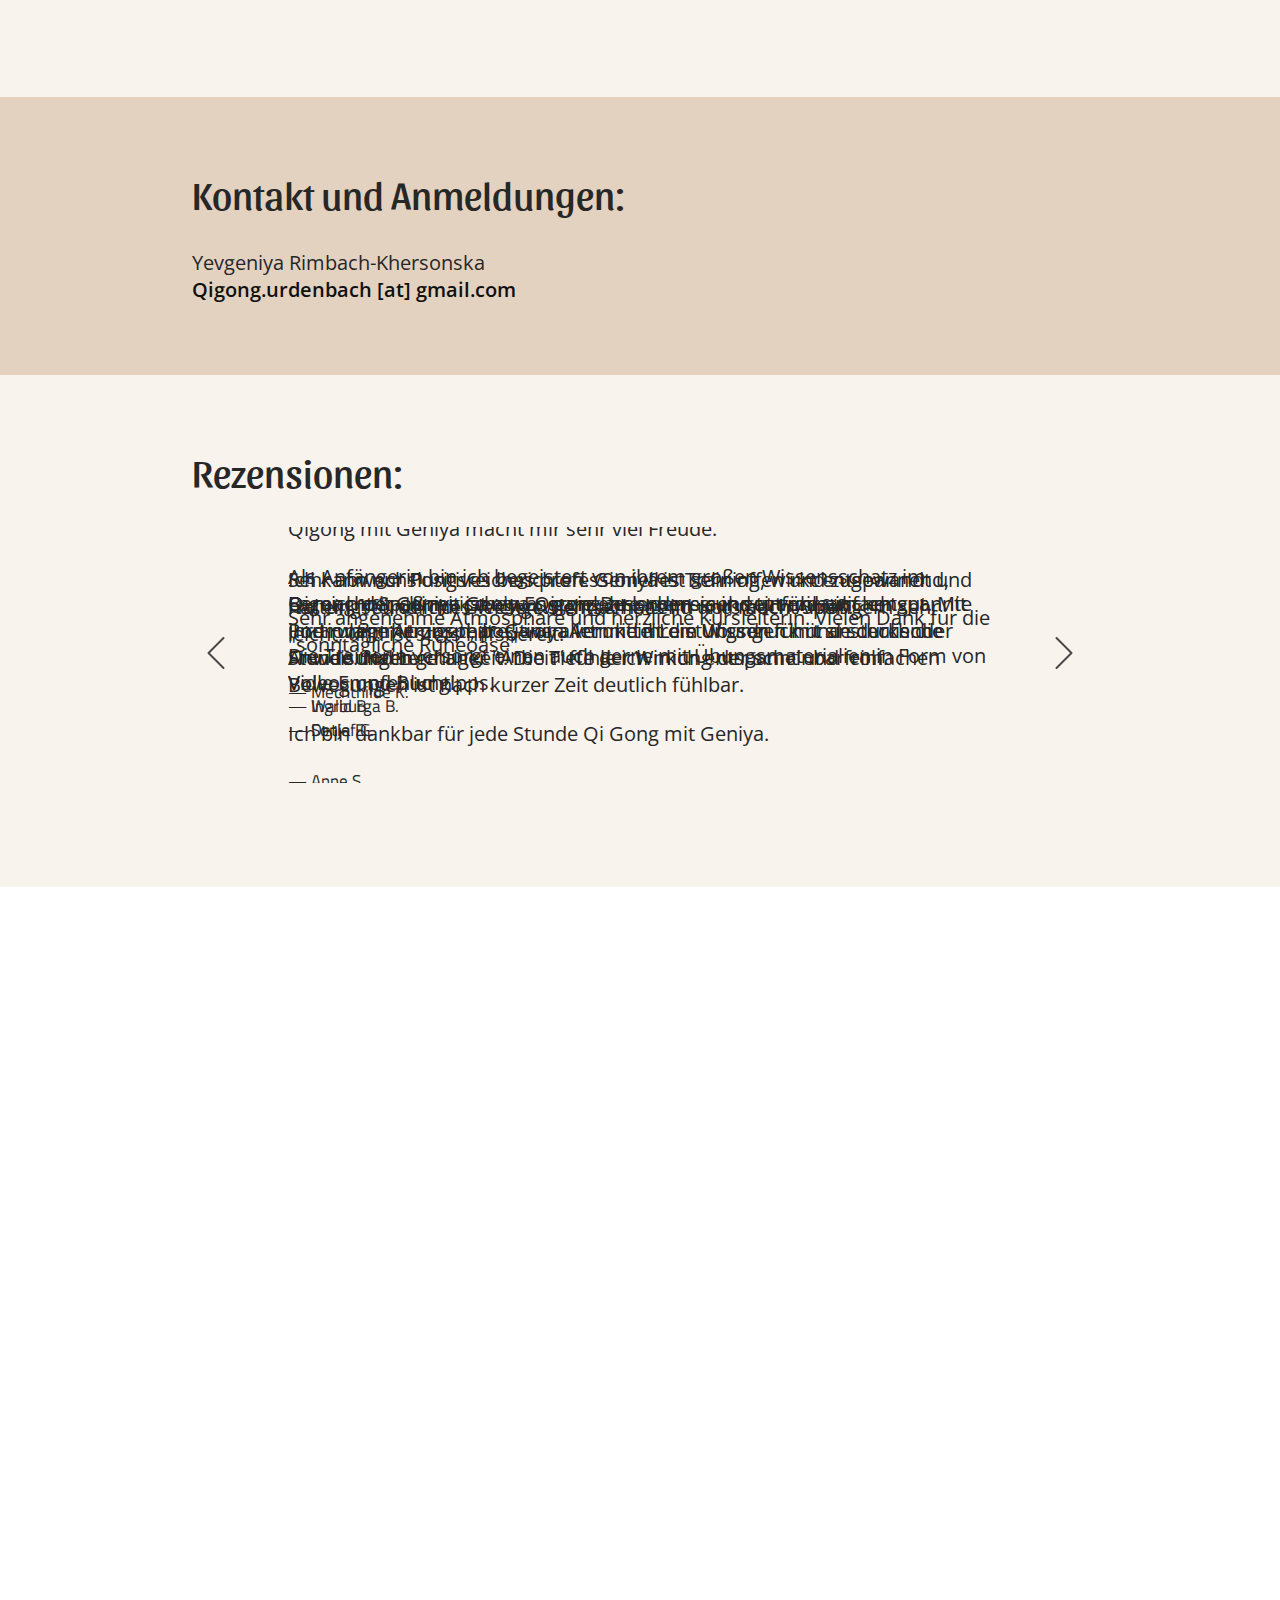
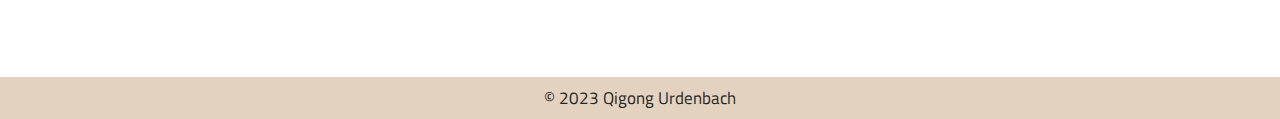
==== commit 167d4d16: "Finished up a lot of stuff" ====
--- a/website/index.html
+++ b/website/index.html
@@ -110,16 +110,16 @@
 							<a href="#Preise">Preise</a>
 						</button>
 					</div>
-					<div id="google-map" class="section-kurse__right-item">
-						<iframe
+					<div class="section-kurse__right-item">
+						<!-- <iframe
 							src="https://www.google.com/maps/embed?pb=!1m18!1m12!1m3!1d2502.953207985899!2d6.866088715536618!3d51.146213979577404!2m3!1f0!2f0!3f0!3m2!1i1024!2i768!4f13.1!3m3!1m2!1s0x47b8cccb481c6ac1%3A0x5a1dfdce46d3f08c!2zQsO8Y2hlcnN0cmHDn2UgNiwgNDA1OTMgRMO8c3NlbGRvcmY!5e0!3m2!1sen!2sde!4v1680103385649!5m2!1sen!2sde"
 							style="border: 0"
 							allowfullscreen=""
 							loading="lazy"
 							height="100%"
 							referrerpolicy="no-referrer-when-downgrade"
-						></iframe>
-						<!-- <p class="text-special">
+						></iframe> -->
+						<p class="text-special">
 							<b
 								>Langsame, fließende und bewusst ausgeführte Bewegungsabläufe</b
 							>
@@ -132,7 +132,7 @@
 							<b>„bewegte Meditation“</b> genannt. Es ist ein Training ohne
 							Leistungsdruck in einer ruhigen entspannten Atmosphäre, die
 							geistige Ruhe und Ausgeglichenheit fördert.
-						</p> -->
+						</p>
 					</div>
 				</div>
 			</section>
--- a/website/style.css
+++ b/website/style.css
@@ -349,7 +349,7 @@
 	display: flex;
 	flex-direction: column;
 	gap: var(--font-size-normal);
-	align-self: stretch;
+	/* align-self: stretch; */
 }
 .section-kurse__logo {
 	width: 100%;
@@ -530,12 +530,10 @@
 		display: flex;
 		flex-direction: column;
 		background-color: var(--color-medium);
-		/* width: 100vw; */
 		padding: 1rem;
 		z-index: 999;
 		align-items: start;
 		height: 100vh;
-		/* gap: 4rem; */
 		transform: translateX(100%);
 	}
 	.header__rechte-ecke {
